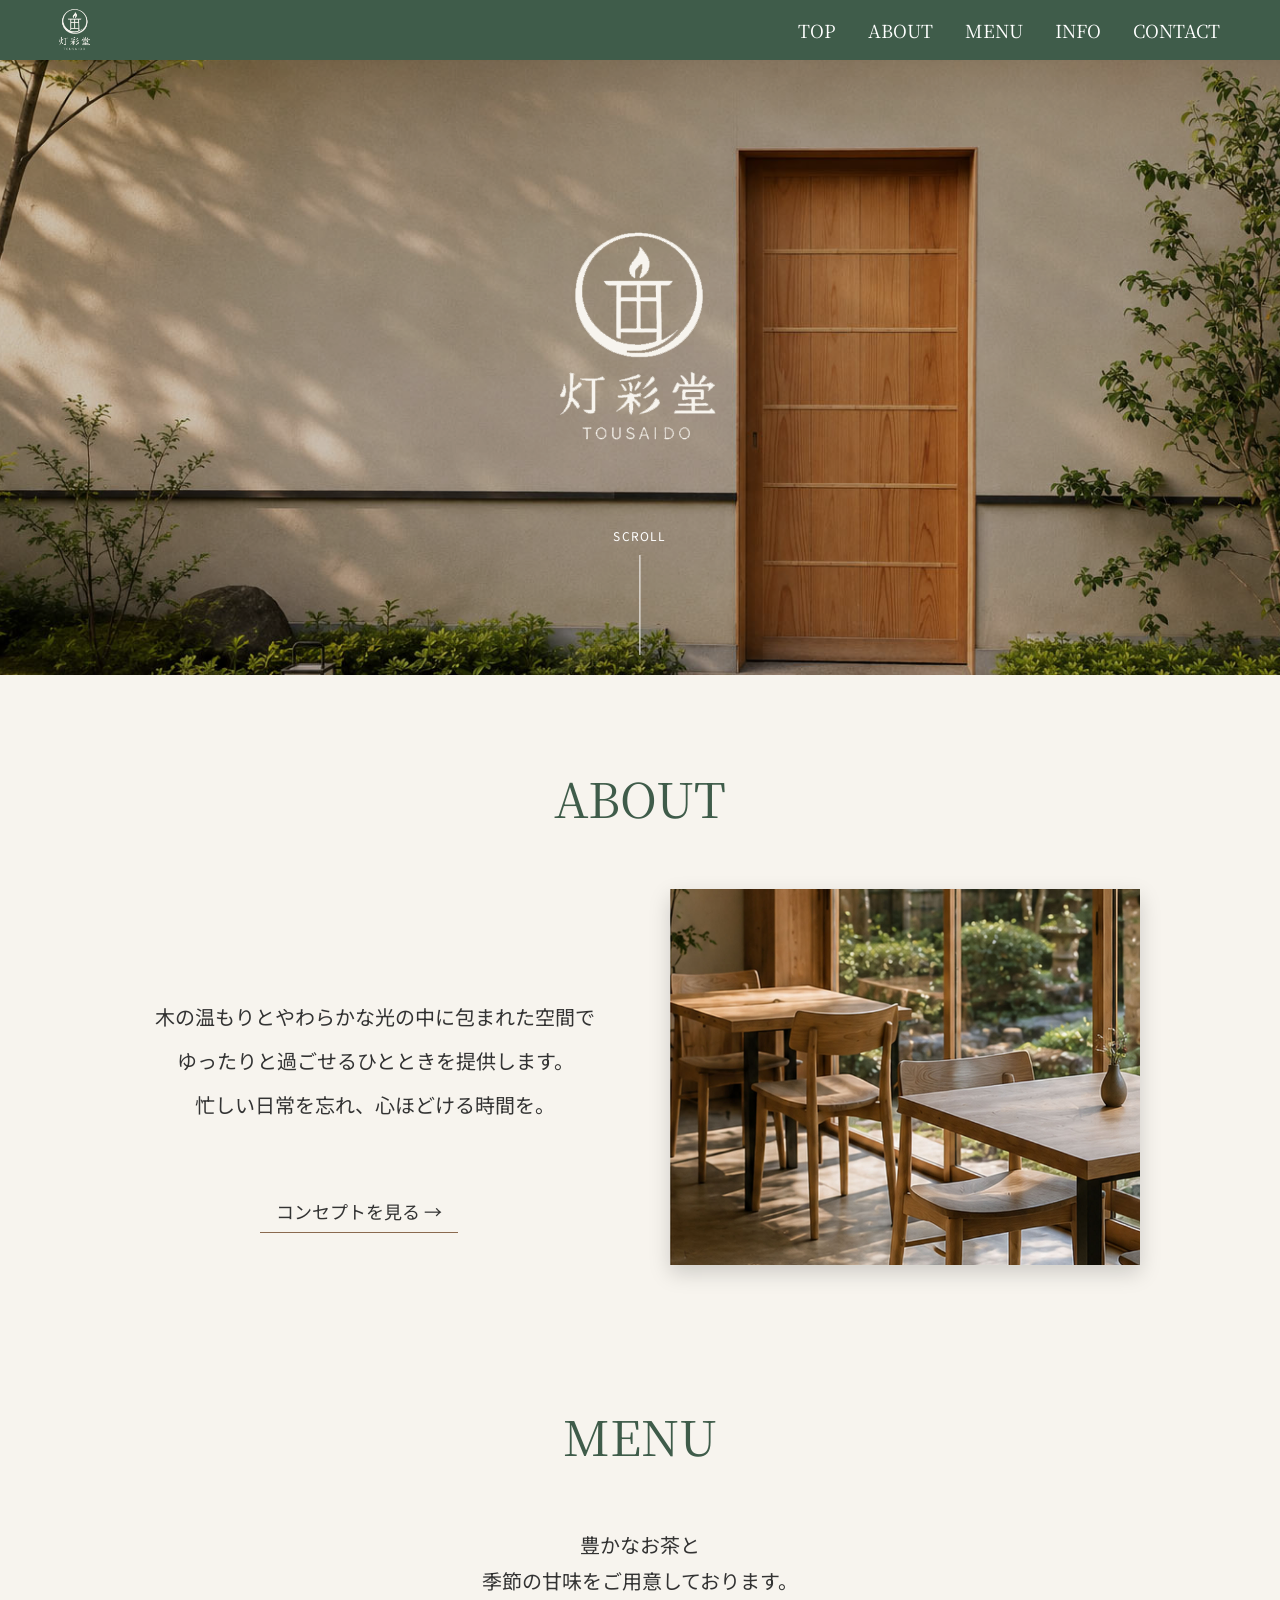
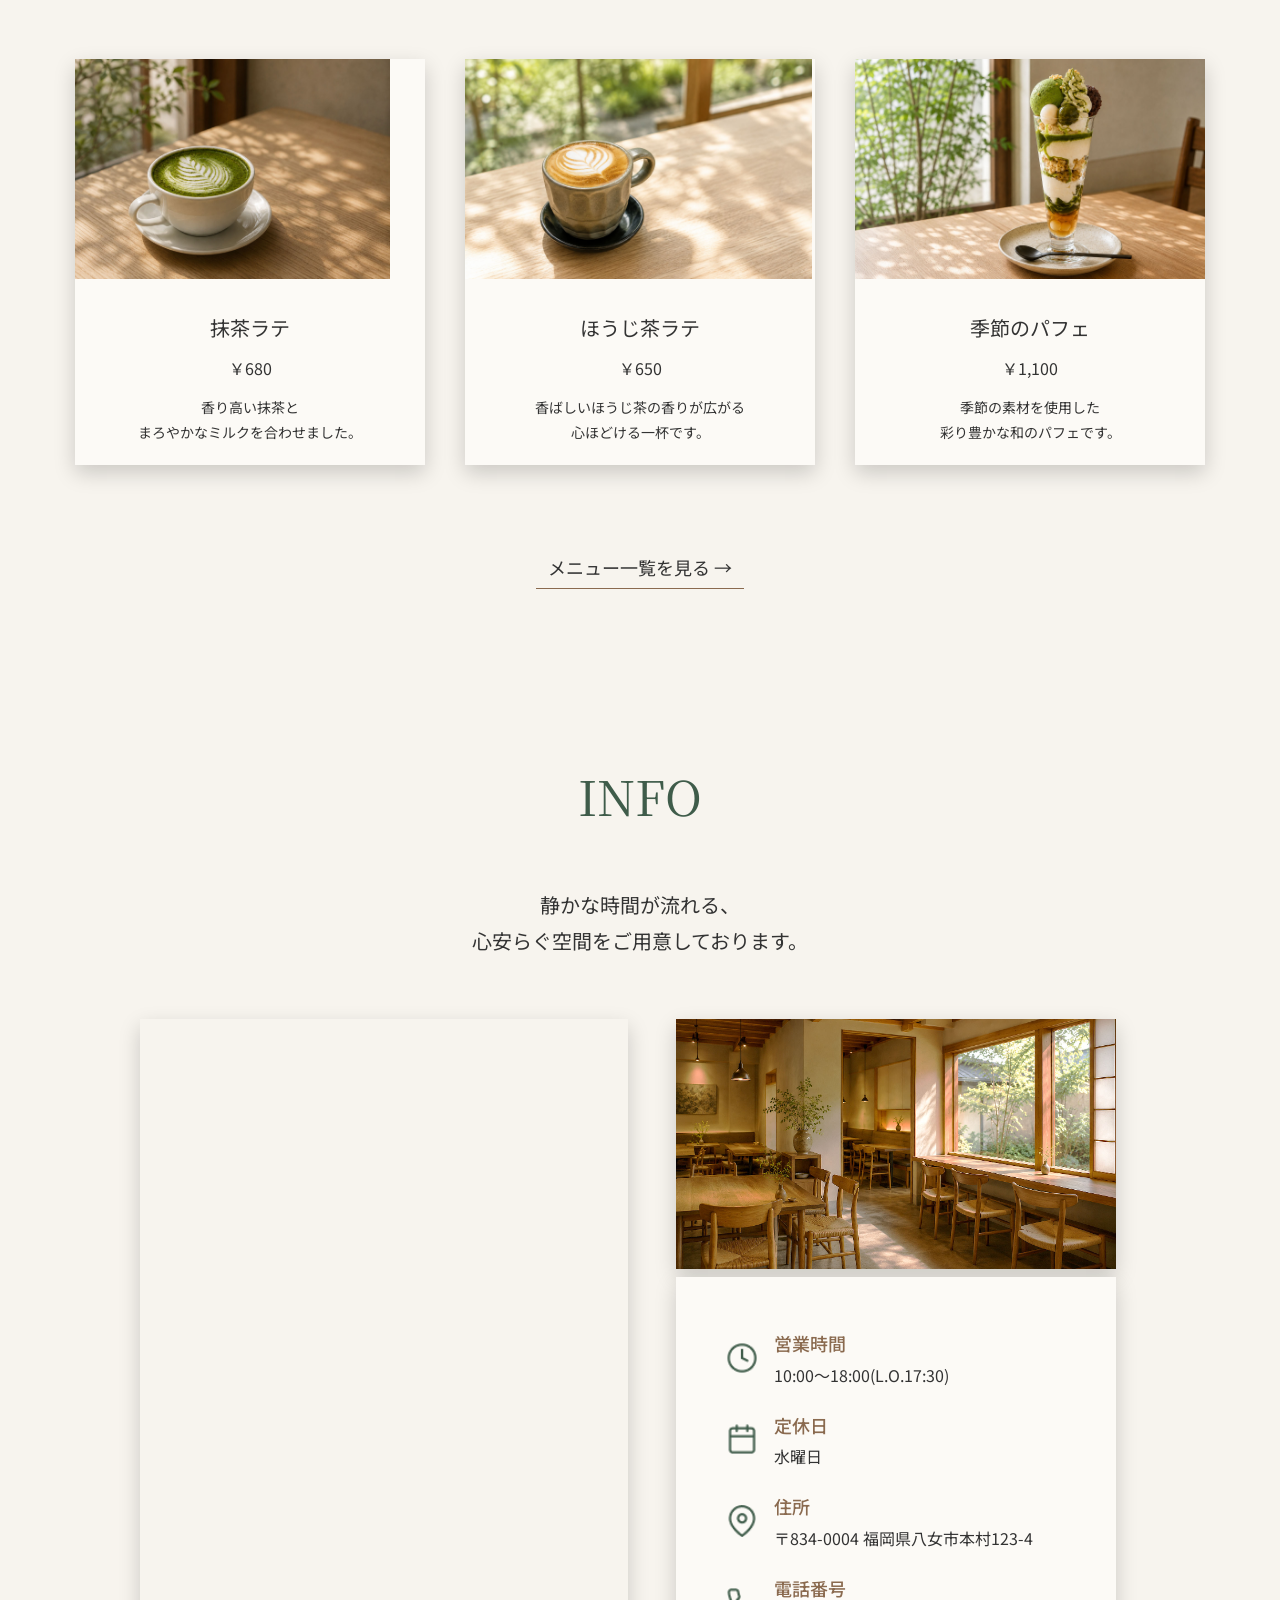
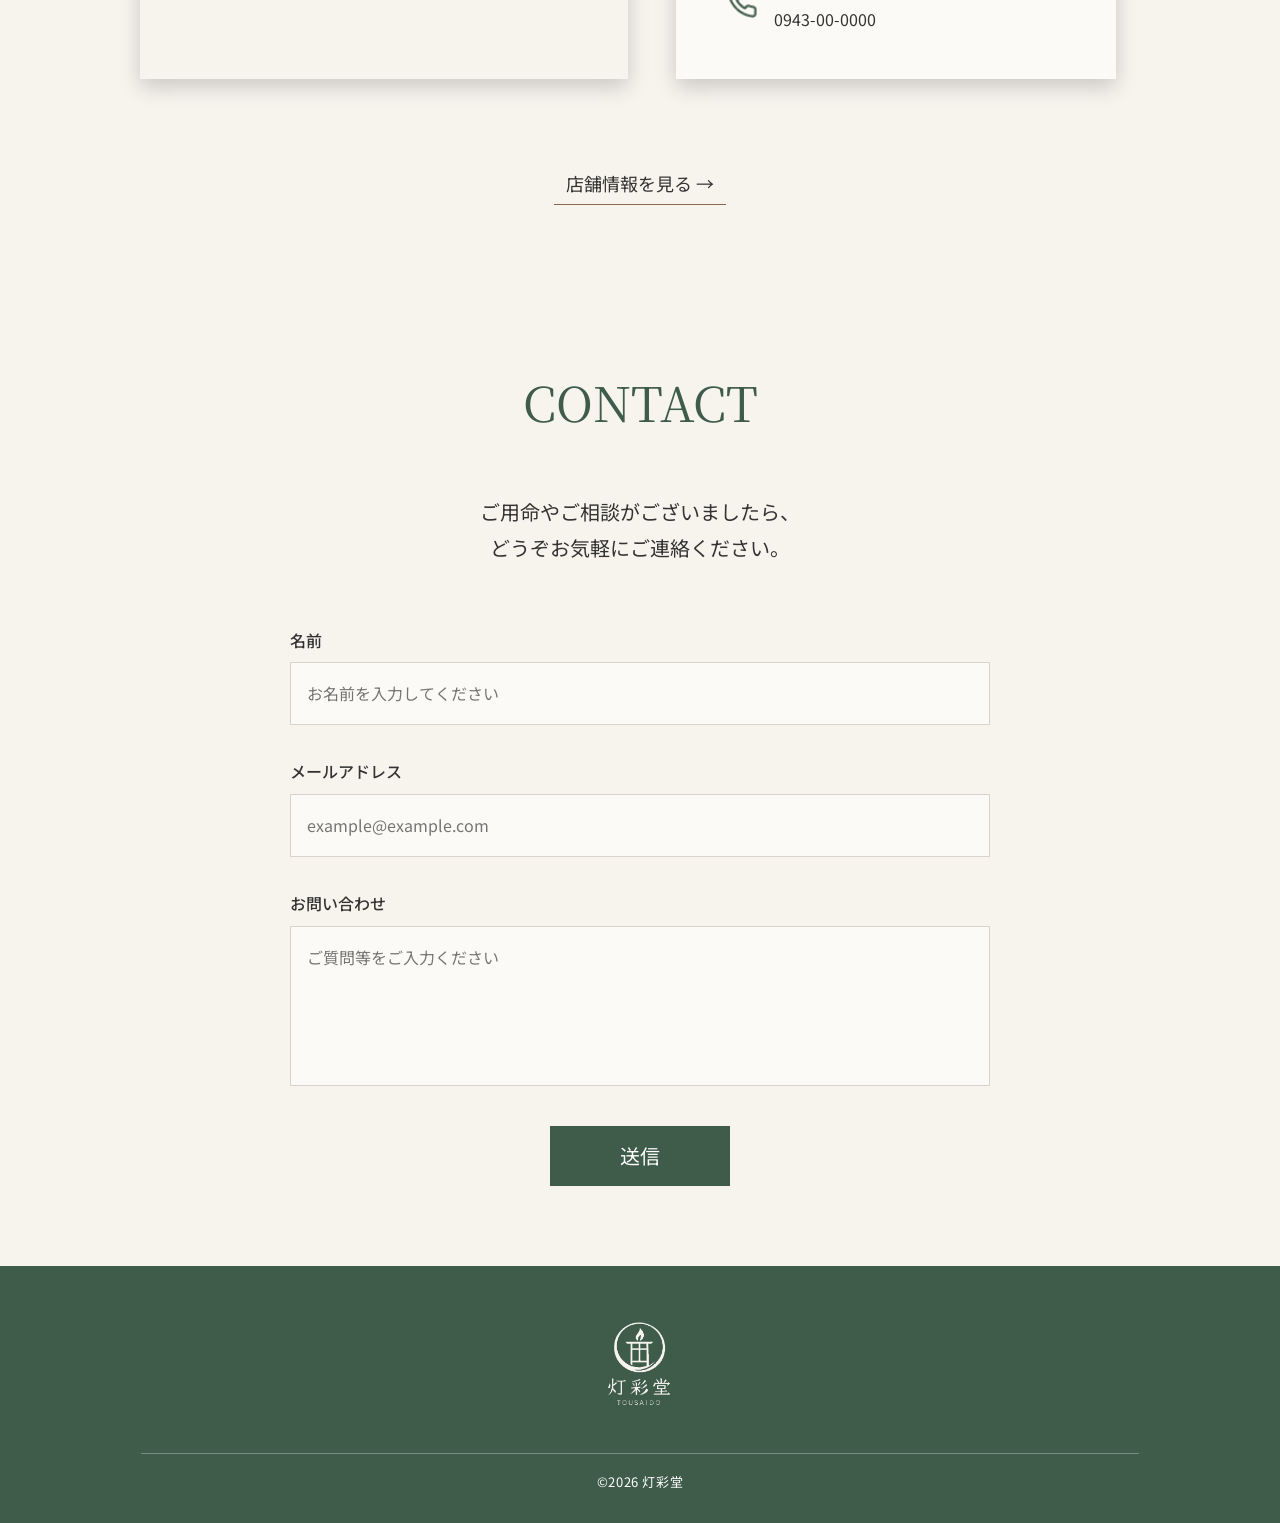
==== index.html @ c16ab64c "first commit" ====
<!DOCTYPE html>
<html lang="ja">
<head>
    <meta charset="UTF-8">
    <meta name="viewport" content="width=device-width, initial-scale=1.0">
    <title>灯彩堂</title>
    <link rel="preconnect" href="https://fonts.googleapis.com">
    <link rel="preconnect" href="https://fonts.gstatic.com" crossorigin>
    <link href="https://fonts.googleapis.com/css2?family=Noto+Sans+JP:wght@300;400;500&family=Noto+Serif+JP:wght@400;500;600&display=swap" rel="stylesheet">
    <link rel="stylesheet" href="css/reset.css">
    <link rel="stylesheet" href="css/style.css">
    <script src="js/script.js" defer></script>
</head>
<body>
    <header class="header-top">
        <h1 class="header-logo">
            <a href="index.html">
                <img src="image/logo/logo-white2.png" alt="灯彩堂">
            </a>
        </h1>
           <button class="hamburger">
                <span></span>
                <span></span>
                <span></span>
           </button>
            <nav class="header-nav">
                <ul>
                    <li class="nav-item"><a href="index.html">TOP</a></li>
                    <li class="nav-item"><a href="">ABOUT</a></li>
                    <li class="nav-item"><a href="">MENU</a></li>
                    <li class="nav-item"><a href="">INFO</a></li>
                    <li class="nav-item"><a href="">CONTACT</a></li>
                </ul>
            </nav>
    </header>
    <main>
        <!-- FVここから↓↓ -->
            <section id="fv">
                <div class="fv-images">
                    <img src="image/top-image.jpg" alt="店外の様子">
                    <img src="image/top-image2.jpg" alt="和菓子とお茶">
                    <img src="image/top-image3.jpg" alt="店内の様子">
                </div>
                <div class="fv-content">
                    <h1>
                        <a href="index.html">
                            <img src="image/logo/logo-white2.png" alt="灯彩堂のロゴ">
                        </a>
                    </h1>
                </div>
                <div class="fv-scroll">SCROLL</div>
            </section>
        <!-- FVここまで↑↑ -->

        <!-- ABOUTここから↓↓ -->    
            <section id="about">
                <div class="container">
                    <div class="section-title">
                        <h2>ABOUT</h2>
                    </div>
                    <div class="top-about-content">
                        <div class="top-about-left">
                            <p class="top-about-text fade-up">
                                 木の温もりとやわらかな光の中に包まれた空間で<br>
                                 ゆったりと過ごせるひとときを提供します。<br>
                                 忙しい日常を忘れ、心ほどける時間を。
                            </p>
                        </div>
                        <div class="top-about-image fade-up">
                            <img src="image/about-image.jpg" alt="窓際席">
                        </div>
                    </div>
                        <div class="top-about-link fade-up">
                            <a href="about.html">コンセプトを見る →</a>
                        </div>
                </div>
            </section>        
        <!-- ABOUTここまで↑↑ -->

        <!-- MENUここから↓↓ -->
            <section id="menu">
                <div class="container">
                    <div class="section-title">
                        <h2>MENU</h2>
                    </div>
                    <p class="menu-text fade-up">
                        豊かなお茶と<br>
                        季節の甘味をご用意しております。
                    </p>

                    <div class="menu-list">
                        <article class="menu-card fade-up delay1">
                            <img class="menu-img matcha" src="image/menu-matcha-latte.jpg" alt="抹茶ラテ">
                            <h3>抹茶ラテ</h3>
                            <p class="menu-price">￥680</p>
                            <p class="menu-description">香り高い抹茶と<br>まろやかなミルクを合わせました。</p>
                        </article>

                        <article class="menu-card fade-up delay2">
                            <img class="menu-img hojicha" src="image/menu-hojicha-latte.jpg" alt="ほうじ茶ラテ">
                            <h3>ほうじ茶ラテ</h3>
                            <p class="menu-price">￥650</p>
                            <p class="menu-description">香ばしいほうじ茶の香りが広がる<br>心ほどける一杯です。</p>
                        </article>
                        
                        <article class="menu-card fade-up delay3">
                            <img  class="menu-img parfait" src="image/menu-seasonal-parfait.jpg" alt="季節のパフェ">
                            <h3>季節のパフェ</h3>
                            <p class="menu-price">￥1,100</p>
                            <p class="menu-description">季節の素材を使用した<br>彩り豊かな和のパフェです。</p>
                        </article>
                    </div>
                    <div class="menu-link fade-up">
                        <a href="menu.html">メニュー一覧を見る →</a>
                    </div>
                </div>
            </section>
        <!-- MENUここまで↑↑ -->

        <!-- INFOここから↓↓ -->
            <section id="info">
                 <div class="container">
                    <div class="section-title">
                        <h2>INFO</h2>
                    </div>
                    <p class="info-text fade-up">
                        静かな時間が流れる、<br>
                        心安らぐ空間をご用意しております。
                    </p>
                    <div class="info-content">
                    <div class="info-map fade-up">
                        <iframe
                            src="https://www.google.com/maps/embed?pb=!1m18!1m12!1m3!1d13352.243129843875!2d130.54007785541995!3d33.2125027!2m3!1f0!2f0!3f0!3m2!1i1024!2i768!4f13.1!3m3!1m2!1s0x3541a92bfa1e0ba5%3A0x25643c8d06e8be0e!2z5YWr5aWz5biC5b255omA!5e0!3m2!1sja!2sjp!4v1781059048634!5m2!1sja!2sjp"
                            style="border:0;"
                            allowfullscreen=""
                            loading="lazy"
                            referrerpolicy="no-referrer-when-downgrade">
                        </iframe>
                    </div>                      
                    <div class="info-right">
                        <div class="info-image fade-up">
                            <img src="image/info-interior-main.jpg" alt="店内の様子">
                        </div>

                        <div class="info-card fade-up">
                            <div class="info-item">
                                <img src="image/Clock.png" alt="営業時間">
                                <div class="info-text-box">
                                    <h3 class="info-title">営業時間</h3>
                                    <p class="info-detail">10:00～18:00(L.O.17:30)</p>
                                </div>
                            </div>
                            <div class="info-item">
                                <img src="image/Calendar.png" alt="定休日">
                                <div class="info-text-box">
                                    <h3 class="info-title">定休日</h3>
                                    <p class="info-detail">水曜日</p>
                                </div>
                            </div>
                            <div class="info-item">
                                <img src="image/Map pin.png" alt="地図">
                                <div class="info-text-box">
                                    <h3 class="info-title">住所</h3>
                                    <p class="info-detail">〒834-0004 福岡県八女市本村123-4</p>
                                </div>
                            </div>
                            <div class="info-item">
                                <img src="image/Phone.png" alt="電話番号">
                                <div class="info-text-box">  
                                    <h3 class="info-title">電話番号</h3>
                                    <p class="info-detail">0943-00-0000</p>
                                </div>
                            </div>
                        </div>
                    </div>
                    </div>

                    <div class="info-link fade-up">
                        <a href="info.html">店舗情報を見る →</a>
                    </div>
                </div>
            </section>
        <!-- INFOここまで↑↑ -->

        <!-- CONTACTここから↓↓ -->
           <section id="contact">
             <div class="container">
                <div class="section-title">
                    <h2>CONTACT</h2>
                </div>
                <p class="contact-text">
                    ご用命やご相談がございましたら、<br>
                    どうぞお気軽にご連絡ください。
                </p>

                <form action="#" method="post">
                    <div class="form-group">
                        <label for="name">名前</label>
                        <input type="text" id="name" name="name" placeholder="お名前を入力してください">
                    </div>

                    <div class="form-group">
                        <label for="email">メールアドレス</label>
                        <input type="email" id="email" name="email" placeholder="example@example.com">
                    </div>

                    <div class="form-group">
                        <label for="message">お問い合わせ</label>
                        <textarea name="message" id="message" placeholder="ご質問等をご入力ください"></textarea>
                    </div>

                    <button type="submit" class="contact-btn">送信</button>
                </form>
             </div>
           </section>
        <!-- CONTACTここまで↑↑ -->
    </main>
        <a href="#fv" class="page-top">
            ↑
            <span>TOP</span>
        </a>
    <footer>
        
        <div class="footer-logo">
            <img src="image/logo/logo-white2.png" alt="灯彩堂のロゴ">
        </div>
        <hr>
        <p class="copyright">&copy;2026 灯彩堂</p>
    </footer>
</body>
</html>
---- css/style.css ----
@charset "UTF-8";
/* ==========================
   共通設定
========================== */
html{
    scroll-behavior: smooth;
}
body{
    font-family: "Noto Sans JP", sans-serif;
    font-size: 16px;
    line-height: 1.8;
    color: #333333;
    background-color: #F7F4EE;
}
img{
    width: 100%;
    display: block;
}
a{
    text-decoration: none;
    color: inherit;
}
li{
    list-style: none;
}
body{
    overflow-x: hidden;
}
/* ==========================
   共通レイアウト
========================== */

section{
    padding: 80px 20px;
}
.container{
    max-width: 1200px;
    margin: 0 auto;
}
/* ==========================
   共通見出し
========================== */
.section-title{
    text-align: center;
    margin-bottom: 48px;
}
.section-title h2{
    font-family: "Noto Serif JP", serif;
    font-size: 32px;
    color: #3F5C4A;
}
/* ==========================
HEADER
========================== */
.header-top{
    position: fixed;
    top: 0;
    left: 0;
    width: 100%;
    height: 60px;
    background-color: #3F5C4A;
    z-index: 1000;
}
.header-logo{
    display: none;
}
.hamburger{
    position: absolute;
    top: 20px;
    right: 20px;
    background: none;
    border: none;
    cursor: pointer; 
    z-index: 1000;
}
.hamburger span{
    display: block;
    width: 28px;
    height: 2px;
    background-color: #ffffff;
    margin-bottom: 8px;
    transition: 0.3s;
}
.hamburger span:last-child{
    margin-bottom: 0;
}
/* ==========================
SP HEADER
========================== */
.header-nav{
    position: fixed;
    top: 0;
    left: 0;
    width: 100%;
    height: 100vh;
    background-color: #3F5C4A;
    transform: translateX(100%);
    transition: transform 0.8s ease-in-out;
    z-index: 999;
}
.header-nav.active{
    transform: translateX(0);
}
.header-nav ul{
    height: 100vh;
    display: flex;
    flex-direction: column;
    justify-content: center;
    text-align: center;
    font-size: 24px;
    padding-top: 40px;
}
.nav-item{
    opacity: 0;
    transform: translateY(20px);
}
.header-nav.active .nav-item{
    opacity: 1;
    transform: translateY(0);
    transition: all 0.8s ease;
}
.header-nav.active .nav-item:nth-child(1){
    transition-delay: 0.1s;
}
.header-nav.active .nav-item:nth-child(2){
    transition-delay: 0.2s;
}
.header-nav.active .nav-item:nth-child(3){
    transition-delay: 0.3s;
}
.header-nav.active .nav-item:nth-child(4){
    transition-delay: 0.4s;
}
.header-nav.active .nav-item:nth-child(5){
    transition-delay: 0.5s;
}
.header-nav li{
    margin-bottom: 24px;
}
.header-nav a{
    color: #ffffff;
    font-family: "Noto Serif JP", serif;
    position: relative;
    transition: opacity 0.3s ease;
}
.header-nav a::after{
    content: "";
    position: absolute;
    left: 0%;
    bottom: -5px;
    width: 100%;
    height: 1px;
    background-color: #ffffff;
    transform: scaleX(0);
    transition: transform 0.5s ease;
}
.header-nav a:hover::after{
    transform: scaleX(1);
    opacity: 0.8;
}
.hamburger.active span:nth-child(1){
    transform: rotate(45deg);
    position: relative;
    top: 10px;
}
.hamburger.active span:nth-child(2){
    opacity: 0;
}
.hamburger.active span:nth-child(3){
    transform: rotate(-45deg);
    position: relative;
    top: -10px;
}
/* ==========================
   FV
========================== */
#fv{
    height: 100vh;
    position: relative;
    padding: 0;
}
#fv::after{
    content: "";
    position: absolute;
    top: 0;
    left: 0;
    width: 100%;
    height: 100%;
    background-color: rgba(0,0,0,0.2);
    z-index: 1;
}
.fv-images{
    height: 100%;
    width: 100%;
    overflow: hidden;
    position: relative;
    z-index: 0;
}
.fv-images img{
    width: 100%;
    height: 100%;
    object-fit: cover;
    object-position: 70% 20%;
    transform: scale(1.15);
    position: absolute;
    top: 0;
    left: 0;
    opacity: 0;
    transition: opacity 2s ease;
}       
.fv-images img.active{
    opacity: 1;
}
.fv-content{
    position: absolute;
    top: 50%;
    left: 50%;
    transform: translate(-50%, -50%);
    z-index: 2;
}

.fv-content h1 img{
    width: 250px;
}
.fv-scroll{
    position: absolute;
    bottom: 25px;
    left: 50%;
    transform: translateX(-50%);
    font-size: 12px;
    color: #ffffff;
    letter-spacing: 0.1em;
    z-index: 2;
}
.fv-scroll::after{
    content: "";
    display: block;
    width: 1px;
    height: 80px;
    background-color: #ffffff;
    margin: 8px auto 0;
    animation: scrollLine 3s ease-in-out infinite;
}
/* ==========================
   ABOUT
========================== */
#about{
    text-align: center;
}
.top-about-text{
    font-size: 14px;
    max-width: 320px;
    margin: 0 auto 32px;
}
.top-about-image{
    width: 90%;
    margin: 0 auto 24px;
}
.top-about-image img{
    box-shadow: 0 8px 20px rgba(0,0,0,0.17);
}
.top-about-link a{
    display: inline-block;
    border-bottom: 1px solid #8A6A4F;
    padding-bottom: 5px;
    padding: 0 12px 4px;
}
.top-about-link{
    margin-top: 32px;
    text-align: center;
 
}
/* ==========================
   MENU
========================== */
#menu{
    text-align: center;
}
.menu-text{
    margin-bottom: 40px;
    font-size: 14px;
}
.menu-card{
    background-color: #FCFAF6;
    box-shadow: 0 8px 20px rgba(0,0,0,0.18);
    margin-bottom: 24px;
    padding-bottom: 20px;
    overflow: hidden;
}
.menu-card img{
    margin-bottom: 16px;
}
.menu-card h3{
    font-size: 18px;
    margin-bottom: 8px;
}
.menu-description{
    font-size: 13px;
    padding: 0 16px;
}
.menu-price{
    font-size: 16px;
}
.menu-link{
    text-align: center;
    margin-top: 32px;
    padding: 0 12px 4px;
}
.menu-link a{
    display: inline-block;
    padding-bottom: 4px;
    border-bottom: 1px solid #8A6A4F;
    font-size: 14px;
}
.matcha{
    width: 130%;
    transform: translateX(-30px);
}
.hojicha{
    width: 140%;
    transform: translateX(-3px);
}
.parfait{
    width: 100%;
}
/* ==========================
   INFO
========================== */

#info{
    text-align: center;
}
.info-text{
    margin-bottom: 40px;
    font-size: 14px;
}
.info-image,
.info-map{
    width: 90%;
    margin: 0 auto 30px;
    height: 300px;
} 
.info-map iframe{
    width: 100%;
    height: 100%;
    display: block;
    box-shadow: 0 8px 20px rgba(0,0,0,0.18);
}
.info-image img,
.info-map img{
    box-shadow: 0 8px 20px rgba(0,0,0,0.18);
}
.info-image img{
    height: 100%;
    object-fit: cover;
}
.info-right{
    margin-bottom: 24px;
}
.info-card{
    width: 90%;
    margin: 0 auto 32px;
    background-color: #FCFAF6;
    box-shadow: 0 8px 20px rgba(0,0,0,0.18);
    padding: 36px;
}
.info-item{
    display: flex;
    gap: 16px;
    text-align: left;
    margin-bottom: 24px;
    align-items: center;
}
.info-item:last-child{
    margin-bottom: 0;
}
.info-item img{
    width: 25px;
    height: 25px;
    flex-shrink: 0;
    margin-top: 4px;
}
.info-link{
    text-align: center;
    margin-top: 32px;
}
.info-link a{
    display: inline-block;
    font-size: 14px;
    padding: 0 12px 4px;
    border-bottom: 1px solid #8A6A4F;
}
/* ==========================
   CONTACT
========================== */
#contact{
    text-align: center;
}
.contact-text{
    font-size: 14px;
    margin-bottom: 40px;
}
form{
    width: 90%;
    margin: 0 auto;
}
.form-group{
    margin-bottom: 24px;
    text-align: left;
}
.form-group label{
    display: block;
    margin-bottom: 8px;
    font-size: 14px;
    font-weight: 500;
}
.form-group input,
.form-group textarea{
    width: 100%;
    padding: 14px;
    border: 1px solid #D8D2C8;
    background-color: #FCFAF6;
    font-size: 14px;
}
.form-group textarea{
    height: 160px;
    resize: none;
}
.contact-btn{
    width: 140px;
    padding: 14px 0;
    border: none;
    background-color: #3F5C4A;
    color: #ffffff;
    cursor: pointer;
    font-size: 14px;
}
.form-group:last-of-type{
    margin-bottom: 40px;
}
/* ==========================
  FOOTER
========================== */
footer{
    background-color: #3F5C4A;
    text-align: center;
    padding: 24px 16px;
}
.footer-logo{
    margin-bottom: 20px;
}
.footer-logo img{
    width: 100px;
    margin: 0 auto;
}
footer hr{
    border: none;
    border-top: 1px solid rgba(255,255,255,0.3);
    width: 80%;
    margin: 0 auto 16px;
}
.copyright{
    color: #ffffff;
    font-size: 12px;
    margin-top: 12px;
}
/* ==========================
   PAGE TOP
========================== */
.page-top{
    position: fixed;
    right: 20px;
    bottom: 20px;
    width: 50px;
    height: 50px;
    background-color: #3F5C4A;
    color: #ffffff;
    border: 1px solid #F7F4EE;
    border-radius: 50%;
    display: flex;
    flex-direction: column;
    justify-content: center;
    align-items: center;
    gap: 0;
    font-size: 13px;
    opacity: 0;
    visibility: hidden;
}
.page-top:hover{
    opacity: 0.8;
}
.page-top span{
    line-height: 1;
    margin-bottom: 10px ;
}
.page-top.show{
    opacity: 1;
    visibility: visible;
}
/* ==========================
   Animation
========================== */

/* ==========================
Fade Up    
========================== */
/* スクロールしたらふわっと出る */
.fade-up{
    opacity: 0;
    visibility: hidden;
    transform: translateY(120px);
    transition:
    opacity 0.8s ease,
    transform 1.2s ease;
}
.fade-up.show{
    opacity: 1;
    visibility: visible;
    transform: translateY(0);
}
/* ==========================
Delay   
========================== */
/* 出るタイミングをずらす */
.delay1{
    transition-delay: 0s;
}
.delay2{
    transition-delay: 0.4s;
}
.delay3{
    transition-delay: 0.8s;
}
/* ==========================
Scroll Animation   
========================== */
/* FVのSCROLL線が伸び縮みする */

@keyframes scrollLine{
    0%{
        transform: scaleY(0);
        transform-origin: top;
    }
    50%{
        transform: scaleY(1);
        transform-origin: top;
    }
    51%{
        transform-origin: bottom;
    }
    100%{
        transform: scaleY(0);
        transform-origin: bottom;
    }
}

/* ==========================
   PC
========================== */

@media screen and (min-width: 768px){
/* ==========================
   PC HEADER
========================== */
    .header-nav li{
        margin-bottom: 0;
    }
    .header-top{
        display: flex;
        justify-content: space-between;
        align-items: center;
        padding: 0 60px 0 40px;
    }
    .header-logo{
        display: block;
        flex-shrink: 0;
    }
    .header-logo img{
        width: 70px;
    }
    .section-title h2{
        font-size: 48px;
    }
    .hamburger{
        display: none;
    }
    .header-nav{
        position: static;
        width: auto;
        height: auto;
        transform: translateX(0);
        background: transparent;
    }
    .header-nav ul{
        height: auto;
        display: flex;
        flex-direction: row;
        align-items: center;
        gap: 32px;
        padding-top: 0;
        font-size: 18px;
    }
    .nav-item{
        opacity: 1;
        transform: none;
    }
/* ==========================
   PC FV
========================== */
    .fv-content h1 img{
        width: 350px;
    }
    .fv-scroll{
        bottom: 20px;
    }
    .fv-scroll::after{
        height: 100px;
    }
    .fv-images img{
        object-position: center;
    }
/* ==========================
   PC ABOUT
========================== */
.top-about-content{
    display: flex;
    align-items: center;
    justify-content: center;
    gap: 60px;
}
.top-about-left{
    width: 50%;
    padding-left: 0;
    display: flex;
    flex-direction: column;
    align-items: center;
}
.top-about-image{
    width: 50%;
    margin: 0 auto;
}
.top-about-text{
    font-size: 20px;
    line-height: 2.2;
    text-align: center;
     max-width: none;
    width: 100%;
}
.top-about-link{
    width: fit-content;
    margin-top: -70px;
    margin-left: 120px;
}
.top-about-link a{
    display: inline-block;
    font-size: 18px;
    padding: 0 16px 4px;
    border-bottom: 1px solid #8A6A4F;
}
/* ==========================
   PC MENU
========================== */
    .menu-text{
        font-size: 20px;
        margin-bottom: 60px;
    }
    .menu-link a{
        text-align: center;
        margin-top: 30px;
        font-size: 18px;
        padding: 0 12px 4px;
    }
    .menu-list{
        display: flex;
        justify-content: center;
        gap: 40px;
        margin-top: 48px;
    }
    .menu-card{
        width: 350px;
        overflow: hidden;
    }
    .menu-img{
        width: 100%;
        height: 200px;
        object-fit: cover;
    }
    .menu-card h3{
        font-size: 24px;
        padding-top: 15px;
    }
    .menu-price{
        font-size: 20px;
    }
    .menu-description{
        font-size: 17px;
        line-height: 1.5;
        margin-top: 12px;
    }
    .matcha{
        width: 135%;
        height: 240px;
        object-fit: cover;
        transform: translateX(-35px);
        object-position: center bottom;
    }
    .hojicha{
        width: 140%;
        height: 240px;
        object-fit: cover;
        transform: translateX(-3px);
        object-position: center 80%;
    }
    .parfait{
        width: 100%;
        height: 240px;
        object-fit: cover;
        object-position: center 80%;
    }
/* ==========================
   PC INFO
========================== */
    .info-content{
        display: flex;
        gap: 24px;
        max-width: 1000px;
        margin: 0 auto;
    }
    .info-map{
        width: 50%;
        height: 660px;
    }
    .info-map img{
        height: 100%;
        object-fit: cover;
    }
    .info-map iframe{
        height: 100%;
    }
    .info-right{
        width: 50%;
        display: flex;
        flex-direction: column;
    }
    .info-image{
        margin-bottom: 8px;
        height: auto;
    }
    .info-image img{
        height: 250px;
        object-fit: cover;
        display: block;
        width: 100%;
    }
    .info-card{
        flex: 1;
        padding: 50px;
    }
    .info-title{
        font-size: 18px;
        color: #8A6A4F;
        margin-bottom: 6px;
        font-weight: 500;
    }
    .info-detail{
        font-size: 16px;
        line-height: 1.2;
    }
    .info-item img{
        width: 32px;
        height: 32px;
    }
    .info-text{
        margin-bottom: 60px;
        font-size: 20px;
    }
    .info-link a{
        text-align: center;
        font-size: 18px;
        padding: 0 12px 4px;
        margin-bottom: -30px;
    }
/* ==========================
   PC CONTACT
========================== */
    form{
        max-width: 700px;
        margin: 0 auto;
    }
    .contact-text{
        font-size: 20px;
        margin-bottom: 60px;
    }
    .form-group label{
        font-size: 16px;
    }
    .form-group input,
    .form-group textarea{
        padding: 16px;
        font-size: 16px;
    }
    .contact-btn{
        width: 180px;
        padding: 12px 0;
        font-size: 20px;
    }
    .form-group{
        margin-bottom: 32px;
    }
/* ==========================
   PC FOOTER
========================== */

    footer{
        padding: 30px 16px;
    }
    .footer-logo img{
        width: 140px;
        margin: 0 auto;
    }
    footer hr{
        width: 80%;
    }
    .copyright{
        font-size: 13px;
        letter-spacing: 0.05em;
    }
/* ==========================
   PC PAGE TOP
========================== */

    .page-top{
        width: 70px;
        height: 70px;
        font-size: 18px;
    }

    .page-top span{
        font-size: 14px;
    }
}

/* ==========================
   ABOUT PAGE
========================== */
#fv{
    height: 75vh;
}
.fv-content img{
    width: 180px;
}
/* ==========================
   ABOUT
========================== */
.about-text{
    text-align: center;
}
.about-image{
    margin-top: 32px;
}
/* ==========================
   CONCEPT
========================== */
.concept-text{
    text-align: center;
}
.concept-list{
    margin-top: 40px;
}
.concept-card{
    margin-bottom: 40px;
}
.concept-image{
    margin-top: 0px;
}
.concept-card{
    display: flex;
    gap: 16px;
    align-items: center;
    margin-bottom: 40px;
}
.concept-card{
    display: flex;
    align-items: center;
    gap: 16px;
    margin-bottom: 40px;
}   
.concept-content{
    width: 60%;
}
.concept-image{
    width: 180px;
}
.concept-image img{
    width: 100%;
    height: 120px;
    display: block;
    box-shadow: 0 4px 12px rgba(0,0,0,.08);
    object-fit: cover;
}
.concept-description{
    font-size: 12px;
    line-height: 1.8;
}
.number{
    font-size: 20px;
    color: #8A6A4F;
}
.concept-name{
    font-size: 18px;
}
.concept-description{
    font-size: 11px;
    line-height: 1.8;
}
/* ==========================
   MESSAGE
========================== */
.message-image{
    max-width: 500px;
    margin: 0 auto 32px;
}
.message-image img{
    width: 100%;
    display: block;
    box-shadow: 0 4px 24px rgba(0,0,0,.08);
}
.message-text{
    font-size: 14px;
    line-height: 1.8;
    padding-top: 20px;
}
.message-content{
    text-align: center;
}
.owner-profile{
    margin-bottom: 24px;
}
.owner-label{
    font-size: 14px;
    color: #8A6A4F;
    margin-bottom: 4px;
}
.owner-name{
    font-family: "Noto Serif JP", serif;
    font-size: 24px;
    color: #3F5C4A;
    font-weight: 400;
}
.owner-description{
    font-size: 14px;
    line-height: 2;
    margin-top: 24px;
}
/* ==========================
   CTA
========================== */
#cta{
    text-align: center;
    background-color: #FCFAF6;
    padding: 28px 15px;
}
.cta-content{
    max-width: 500px;
    margin: 0 auto;
}
.cta-content h2{
    font-family: "Noto Serif JP", serif;
    font-size: 20px;
    margin-bottom: 24px;
    color: #3F5C4A;
}
.cta-btn{
    display: inline-block;
    background-color: #3F5C4A;
    color: #ffffff;
    padding: 14px 40px;
    transition: .3s;
}
.cta-btn:hover{
    opacity: .8;
}
/* ==========================
   ABOUT PAGE PC
========================== */
@media screen and (min-width: 768px){

.header-top{
    padding: 0 60px 0 40px;
}
.header-nav ul{
    font-size: 18px;
}

#about .container{
    max-width: 1000px;
}
.about-inner{
    display: flex;
    align-items: center;
    justify-content: center;
    gap: 40px;
}
.about-text{
    width: 45%;
    margin: 0;
    font-size: 20px;
    line-height: 2;
    text-align: center;
}
.about-image{
    width: 45%;
    margin: 0;
}
.about-image img{
    width: 100%;
    height: 320px;
    object-fit: cover;
    box-shadow: 0 8px 20px rgba(0,0,0,.17);
}

/* ==========================
   PC CONCEPT
========================== */

#concept .container{
    max-width: 1200px;
}
.concept-text{
    font-size: 18px;
    margin-bottom: 60px;
}
.concept-list{
    display: flex;
    justify-content: center;
    gap: 55px;
    margin-top: 0;
}
.concept-card{
    width: 320px;
    background-color: #FCFAF6;
    box-shadow: 0 8px 20px rgba(0,0,0,.08);
    padding-bottom: 20px;
    margin-bottom: 0;
    display: block;
}
.concept-image{
    width: 100%;
    margin-bottom: 24px;
}
.concept-image img{
    width: 100%;
    height: 220px;
    object-fit: cover;
    display: block;
}
.concept-content{
    width: 100%;
    padding: 0 24px 24px 24px;
    text-align: center;
}
.number{
    font-size: 28px;
    margin-bottom: 8px;
    margin: 0;
}
.concept-name{
    font-size: 22px;
    margin-bottom: 16px;
    margin: 0;
}
.concept-description{
    font-size: 14px;
    line-height: 2;
    text-align: center;
}
.pc-br{
    display: inline;
}
.concept-heading{
    display: flex;
    justify-content: center;
    align-items: center;
    gap: 12px;
    margin-bottom: 16px;
}
/* ==========================
   PC MESSAGE
========================== */
.message-wrapper{
    display: flex;
    align-items: center;
    justify-content: center;
    gap: 60px;
    padding-top: 40px;
}
.message-image{
    width: 460px;
    margin: 0;
}
.message-image img{
    width: 100%;
    height: 367px;
    object-fit: cover;
}
.message-content{
    width: 380px;
    text-align: left;
}
.owner-profile{
    margin-bottom: 32px;
}
.owner-label{
    font-size: 18px;
    color: #8A6A4F;
    letter-spacing: .1em;
}
.owner-name{
    font-family: "Noto Serif JP", serif;
    font-size: 36px;
    font-weight: 400;
    color: #3F5C4A;
    margin: 0;
}
.owner-description{
    font-size: 15px;
    line-height: 1.8;
    color: #555555;
}
/* ==========================
   PC CTA
========================== */
#cta{
    text-align: center;
    padding: 40px 20px;
    background-color: #FCFAF6;
}
.cta-content{
    max-width: 600px;
    margin: 0 auto;
}
.cta-content h2{
    font-family: "Noto Serif JP", serif;
    font-size: 28px;
    font-weight: 400;
    color: #3F5C4A;
    margin-bottom: 32px;
}
.cta-btn{
    display: inline-block;
    background-color: #3F5C4A;
    color: #ffffff;
    padding: 18px 60px;
    font-size: 20px;
    transition: .3s;
}
.cta-btn:hover{
    opacity: .8;
}
}
/* ==========================
   MENU PAGE FV
========================== */
#fv{
    height: 75vh;
}
.fv-images img{
    width: 100%;
    height: 100%;
    object-fit: cover;
}
.fv-content img{
    width: 180px;
}
/* ==========================
   DRINK / SWEETS 共通
========================== */
#drink,
#sweets{
    text-align: center;
}
#drink .menu-list,
#sweets .menu-list{
    margin-top: 40px;
    display: block;
}
.menu-card{
    background-color: #FCFAF6;
    box-shadow: 0 8px 20px rgba(0,0,0,0.18);
    margin-bottom: 24px;
    overflow: hidden;
    padding-bottom: 20px;
}
.menu-card img{
    width: 100%;
    height: 220px;
    object-fit: cover;
    margin-bottom: 16px;
}
.menu-card h3{
    font-size: 20px;
    margin-bottom: 8px;
}
.menu-price{
    font-size: 16px;
    margin-bottom: 12px;
}
.menu-description{
    font-size: 14px;
    line-height: 1.8;
    padding: 0 20px;
}
.hojicha-latte{
    object-fit: cover;
    object-position: center center;
    transform: scale(1.2);
}
/* ==========================
   SWEETS
========================== */
#sweets{
    padding-top: 0;
}
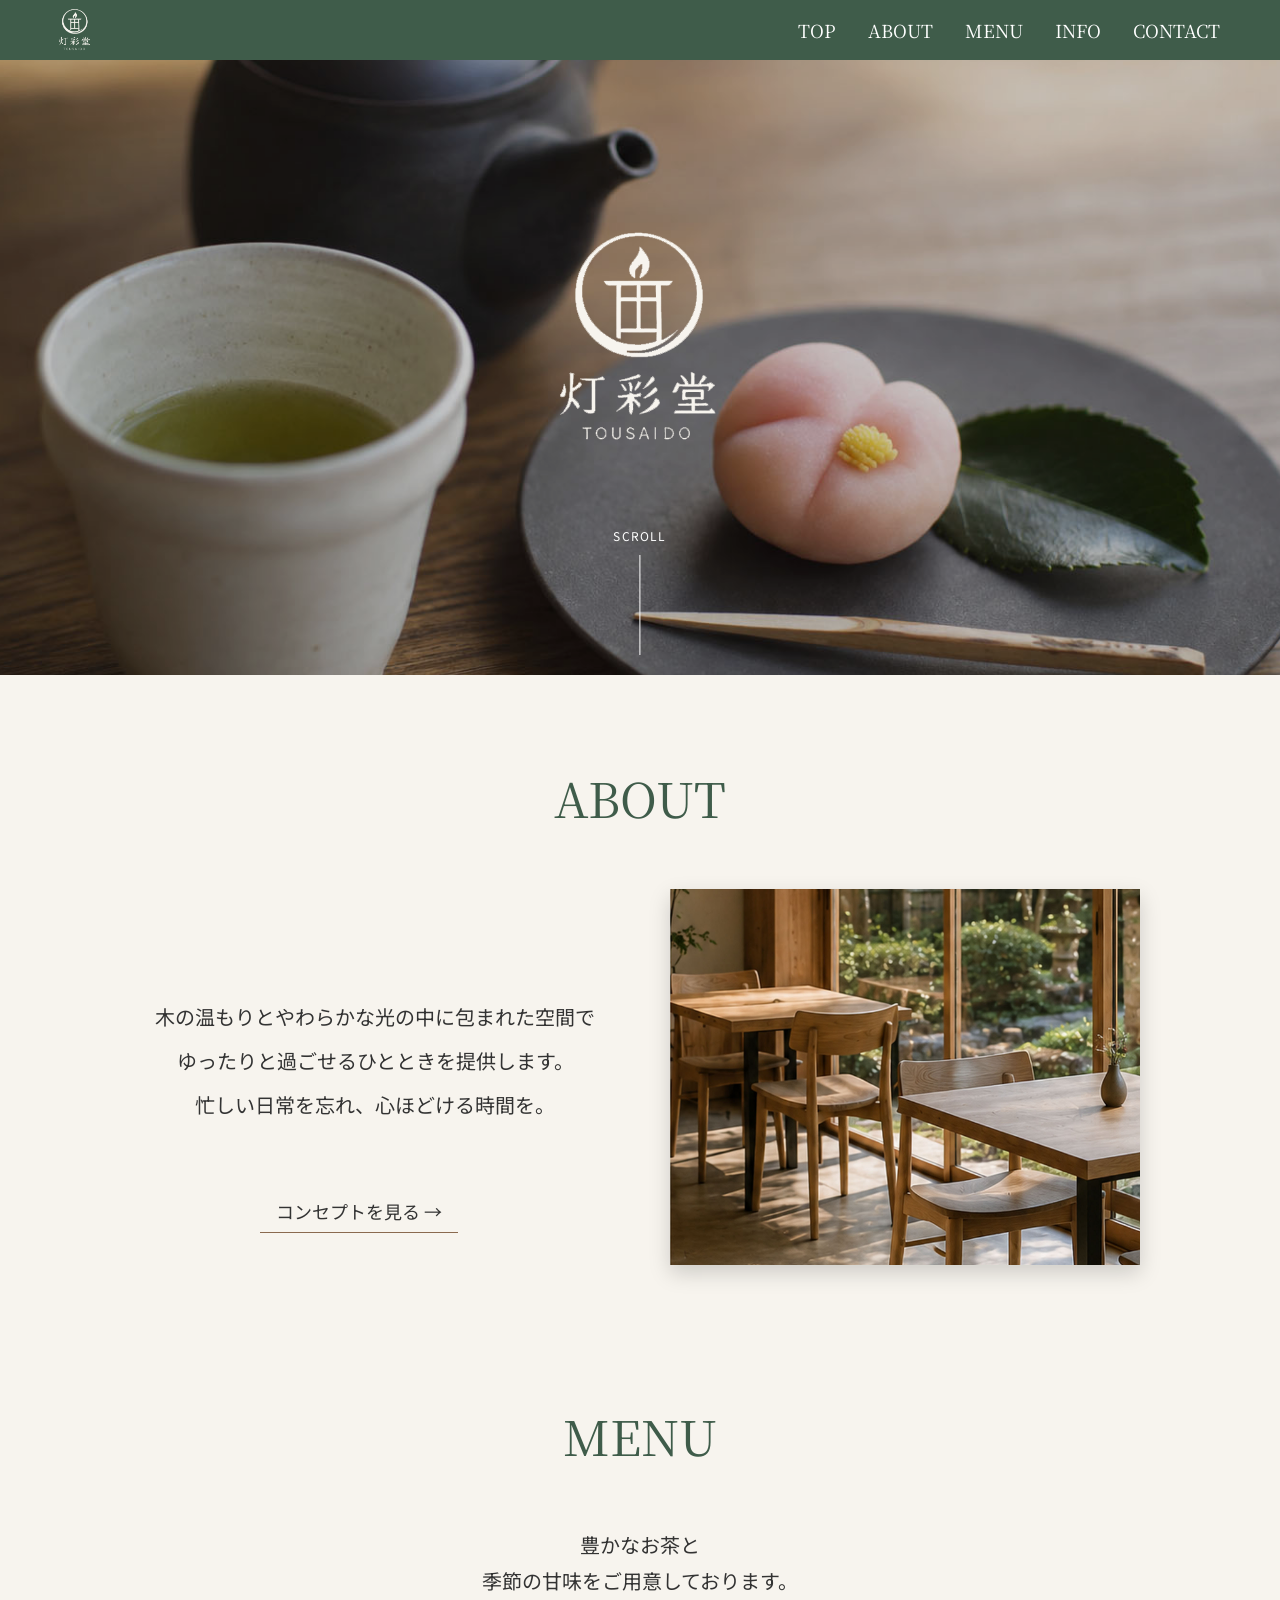
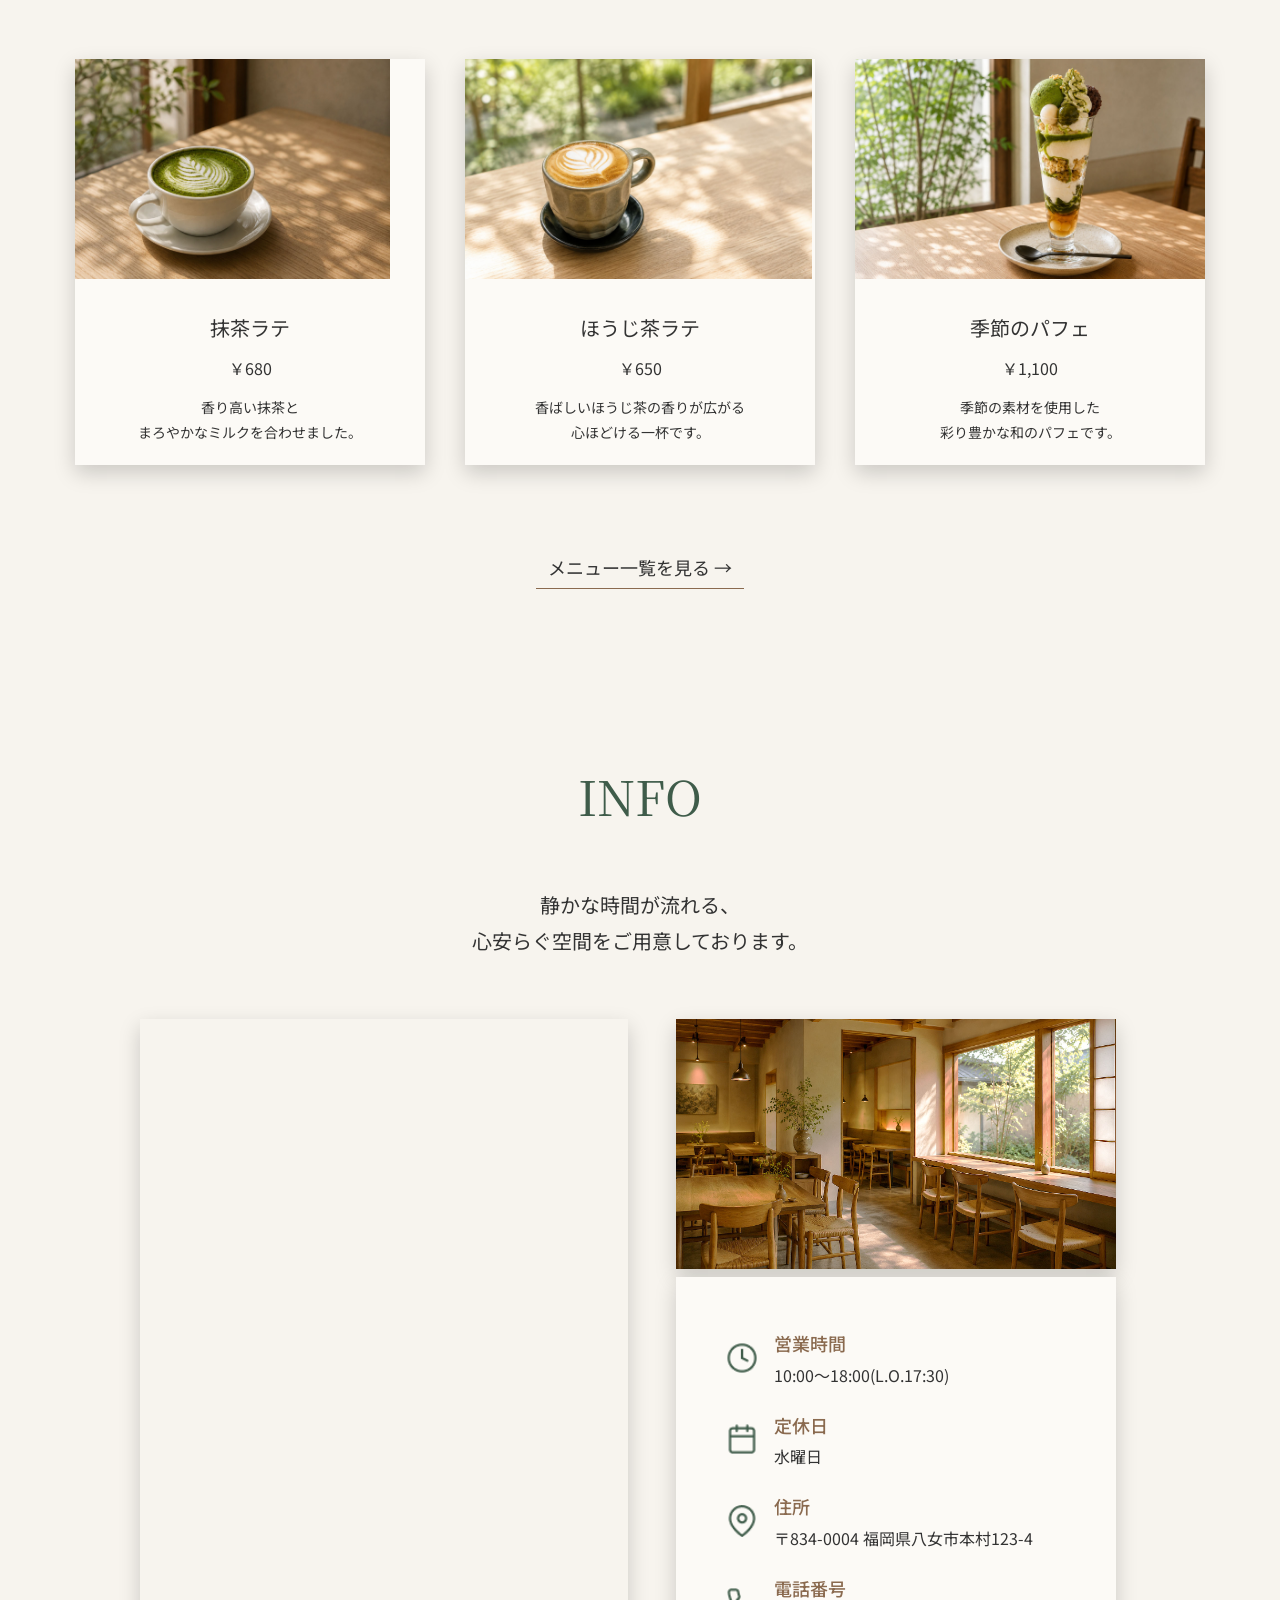
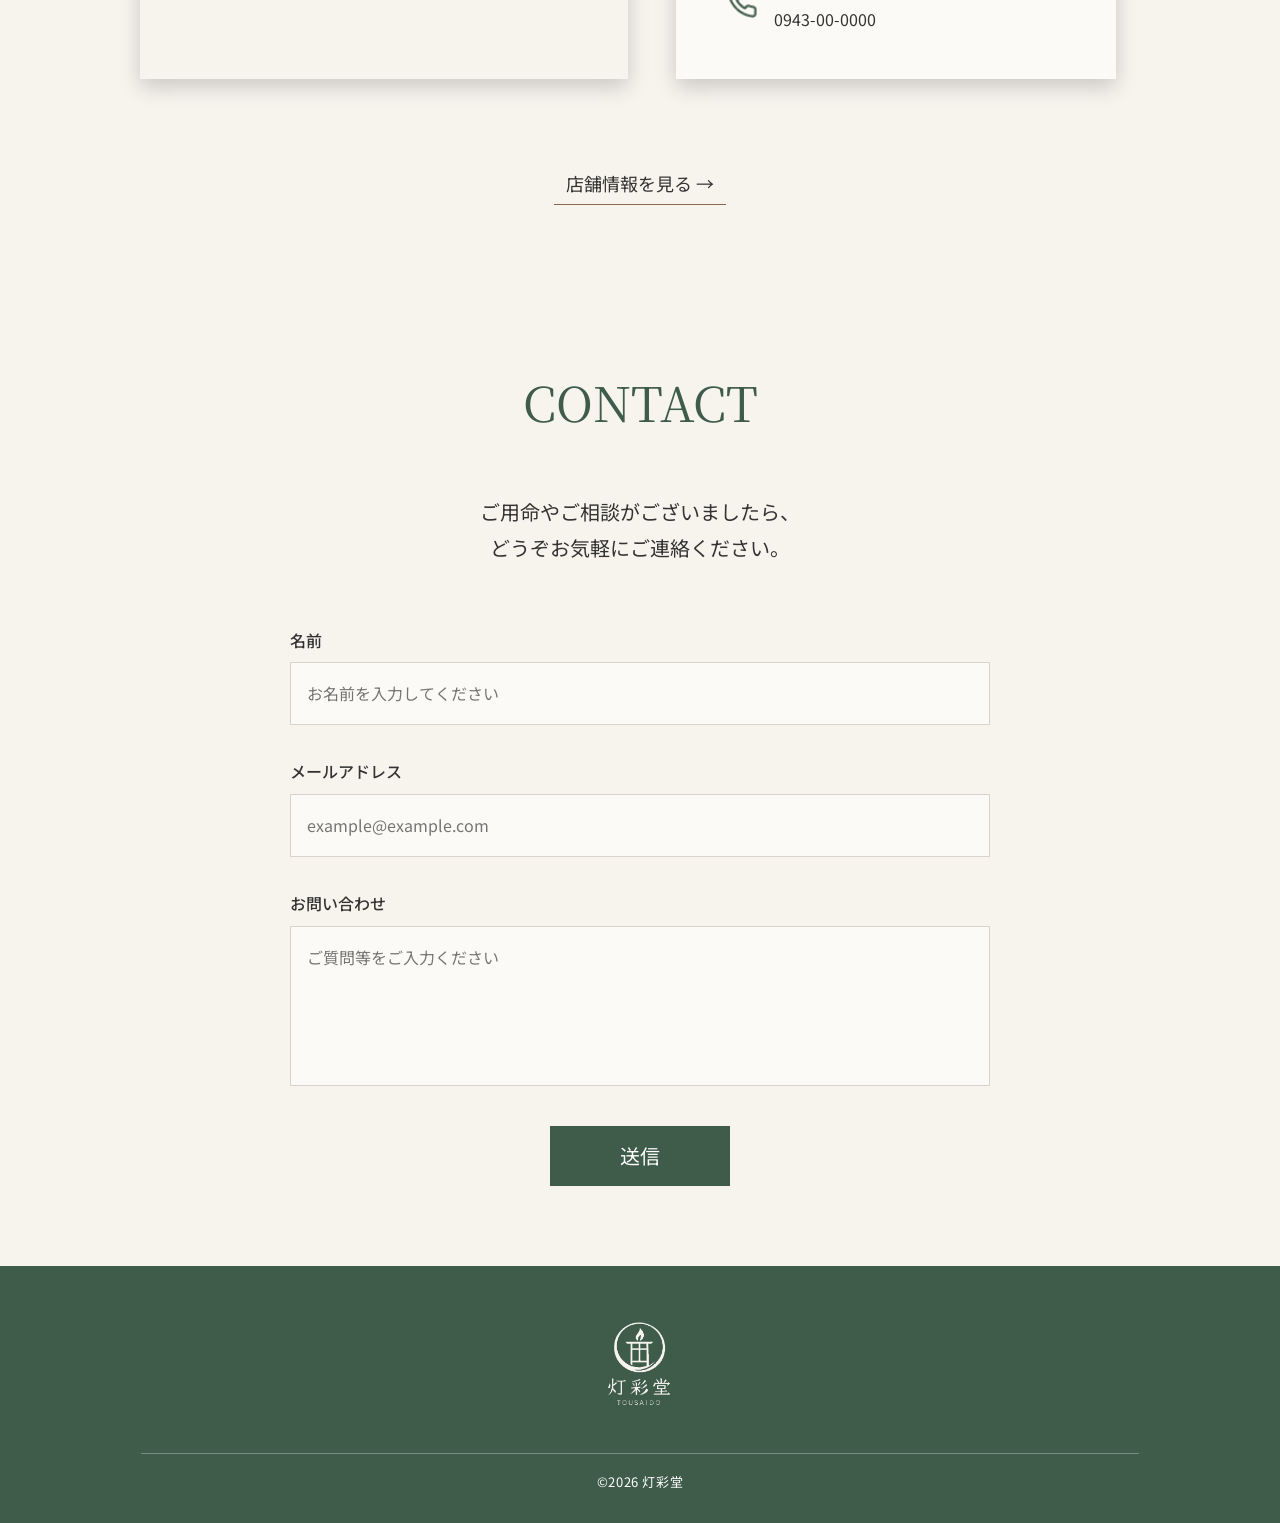
==== commit 0343d817: "aboutpageの追加" ====
--- a/index.html
+++ b/index.html
@@ -26,7 +26,7 @@
             <nav class="header-nav">
                 <ul>
                     <li class="nav-item"><a href="index.html">TOP</a></li>
-                    <li class="nav-item"><a href="">ABOUT</a></li>
+                    <li class="nav-item"><a href="about.html">ABOUT</a></li>
                     <li class="nav-item"><a href="">MENU</a></li>
                     <li class="nav-item"><a href="">INFO</a></li>
                     <li class="nav-item"><a href="">CONTACT</a></li>
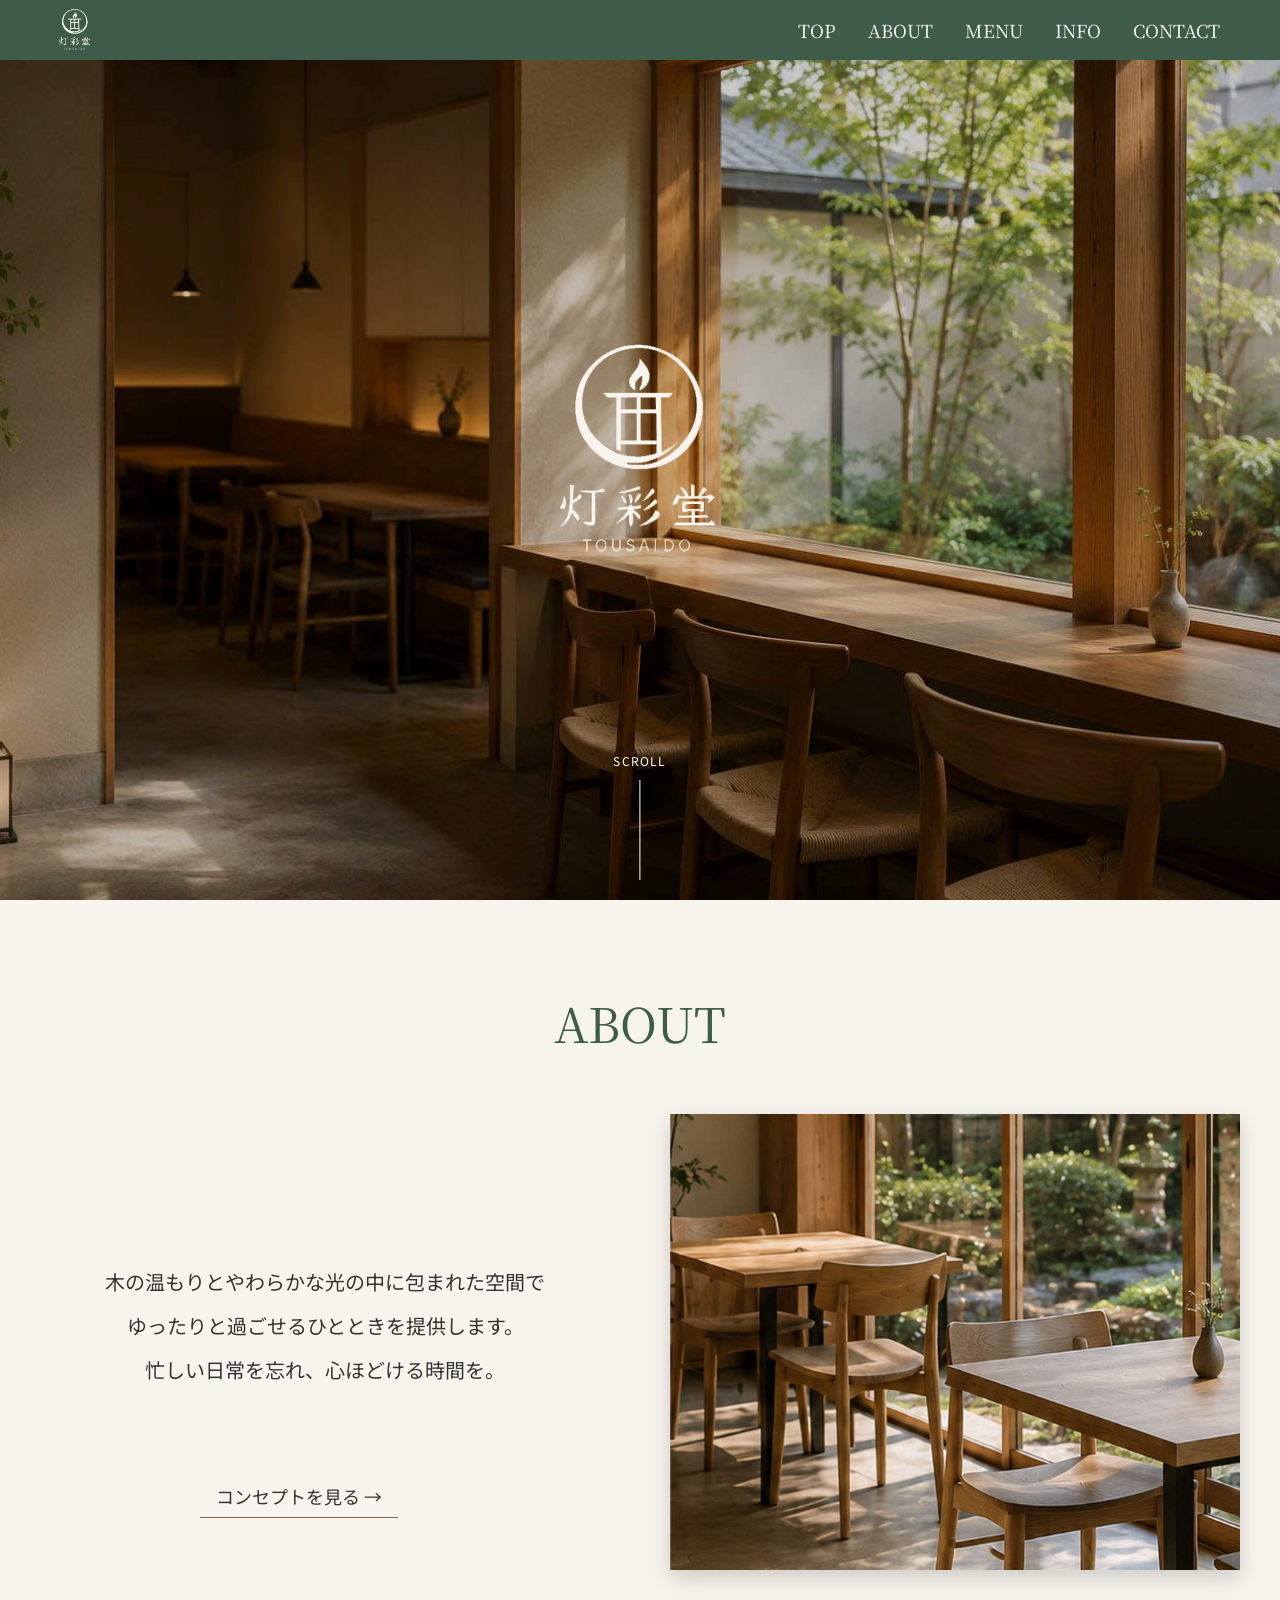
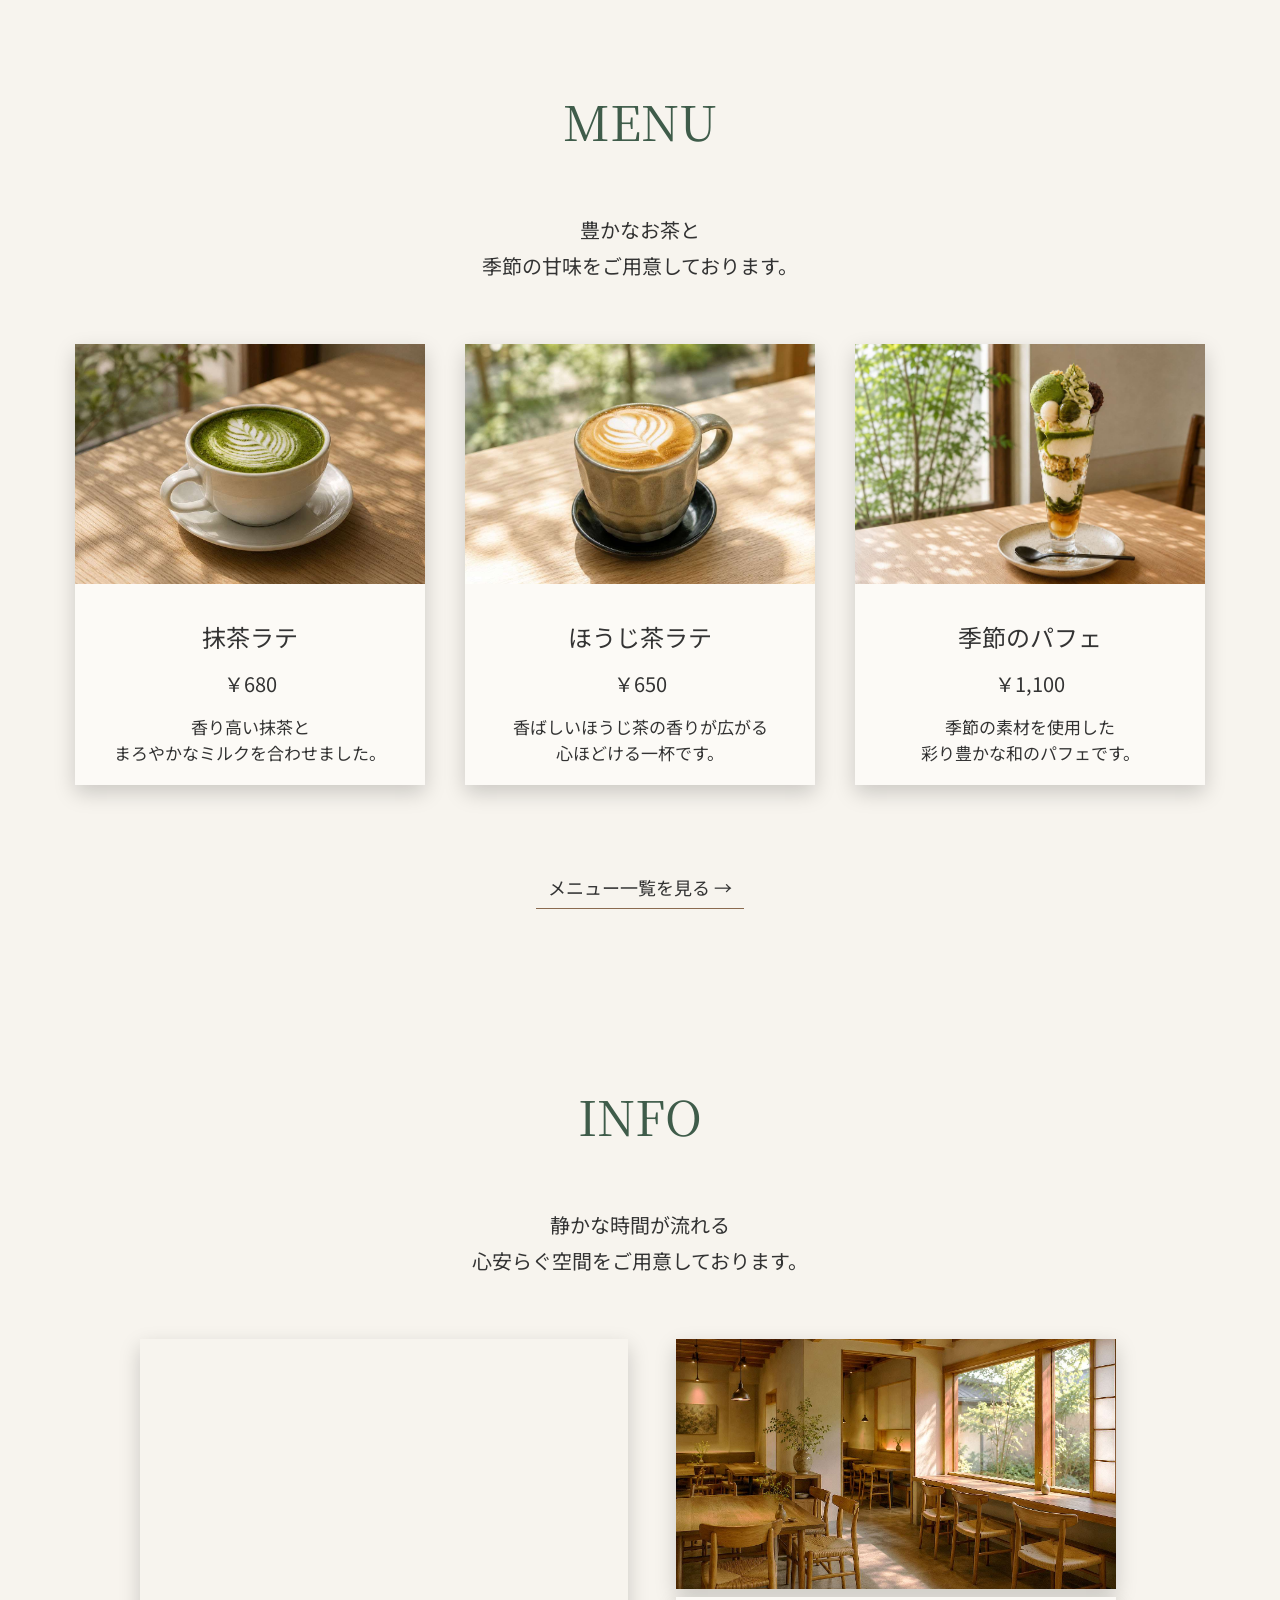
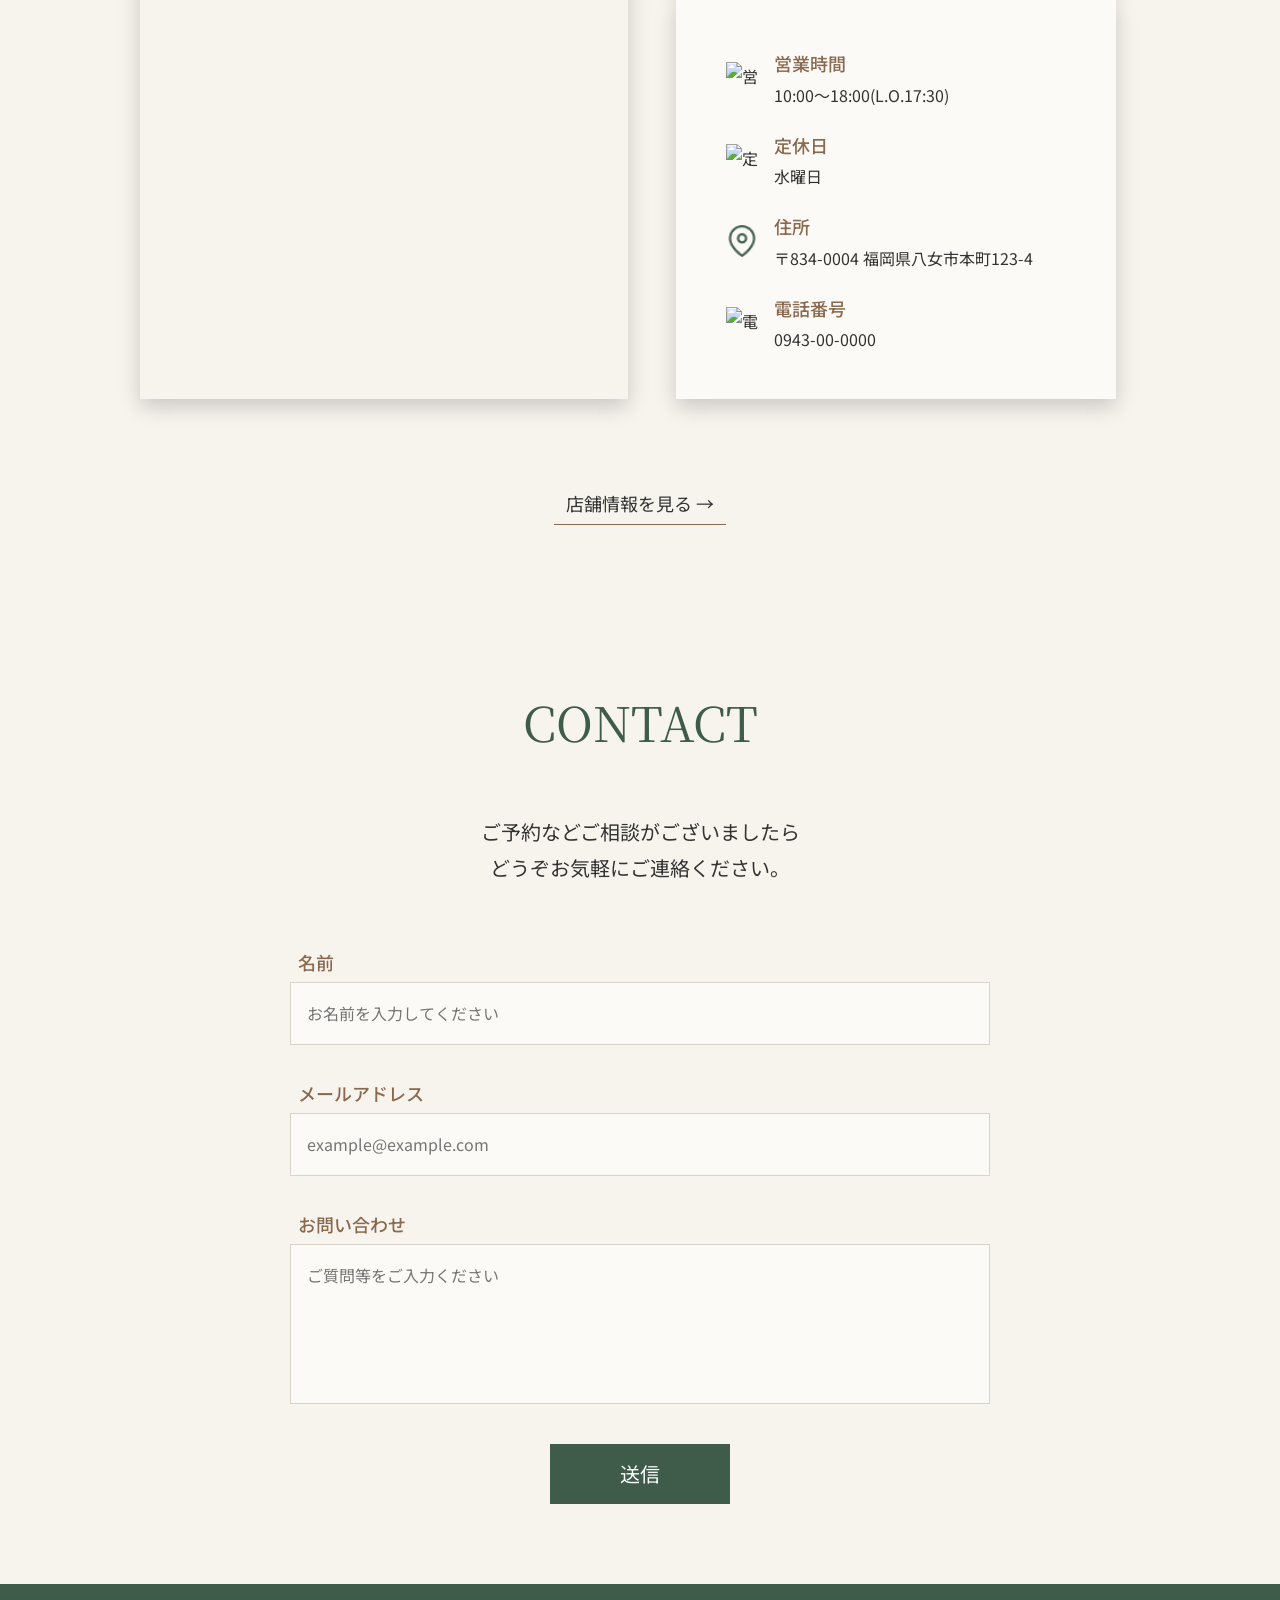
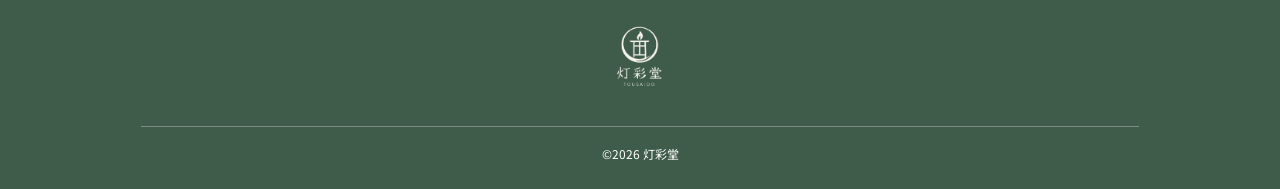
==== commit 45556b8d: "メニュー、店舗情報、お問い合わせの追加" ====
--- a/index.html
+++ b/index.html
@@ -1,231 +1,267 @@
-<!DOCTYPE html>
+<!doctype html>
 <html lang="ja">
-<head>
-    <meta charset="UTF-8">
-    <meta name="viewport" content="width=device-width, initial-scale=1.0">
+  <head>
+    <meta charset="UTF-8" />
+    <meta name="viewport" content="width=device-width, initial-scale=1.0" />
     <title>灯彩堂</title>
-    <link rel="preconnect" href="https://fonts.googleapis.com">
-    <link rel="preconnect" href="https://fonts.gstatic.com" crossorigin>
-    <link href="https://fonts.googleapis.com/css2?family=Noto+Sans+JP:wght@300;400;500&family=Noto+Serif+JP:wght@400;500;600&display=swap" rel="stylesheet">
-    <link rel="stylesheet" href="css/reset.css">
-    <link rel="stylesheet" href="css/style.css">
-    <script src="js/script.js" defer></script>
-</head>
-<body>
+    <link rel="preconnect" href="https://fonts.googleapis.com" />
+    <link rel="preconnect" href="https://fonts.gstatic.com" crossorigin />
+    <link
+      href="https://fonts.googleapis.com/css2?family=Noto+Sans+JP:wght@300;400;500&family=Noto+Serif+JP:wght@400;500;600&display=swap"
+      rel="stylesheet"
+    />
+    <link rel="stylesheet" href="css/reset.css" />
+    <link rel="stylesheet" href="css/style.css" />
+  </head>
+  <body>
     <header class="header-top">
-        <h1 class="header-logo">
-            <a href="index.html">
-                <img src="image/logo/logo-white2.png" alt="灯彩堂">
-            </a>
-        </h1>
-           <button class="hamburger">
-                <span></span>
-                <span></span>
-                <span></span>
-           </button>
-            <nav class="header-nav">
-                <ul>
-                    <li class="nav-item"><a href="index.html">TOP</a></li>
-                    <li class="nav-item"><a href="about.html">ABOUT</a></li>
-                    <li class="nav-item"><a href="">MENU</a></li>
-                    <li class="nav-item"><a href="">INFO</a></li>
-                    <li class="nav-item"><a href="">CONTACT</a></li>
-                </ul>
-            </nav>
+      <h1 class="header-logo">
+        <a href="index.html">
+          <img src="image/logo/logo-white2.png" alt="灯彩堂" />
+        </a>
+      </h1>
+      <button class="hamburger">
+        <span></span>
+        <span></span>
+        <span></span>
+      </button>
+      <nav class="header-nav">
+        <ul>
+          <li class="nav-item"><a href="index.html">TOP</a></li>
+          <li class="nav-item"><a href="about.html">ABOUT</a></li>
+          <li class="nav-item"><a href="menu.html">MENU</a></li>
+          <li class="nav-item"><a href="info.html">INFO</a></li>
+          <li class="nav-item"><a href="contact.html">CONTACT</a></li>
+        </ul>
+      </nav>
     </header>
     <main>
-        <!-- FVここから↓↓ -->
-            <section id="fv">
-                <div class="fv-images">
-                    <img src="image/top-image.jpg" alt="店外の様子">
-                    <img src="image/top-image2.jpg" alt="和菓子とお茶">
-                    <img src="image/top-image3.jpg" alt="店内の様子">
-                </div>
-                <div class="fv-content">
-                    <h1>
-                        <a href="index.html">
-                            <img src="image/logo/logo-white2.png" alt="灯彩堂のロゴ">
-                        </a>
-                    </h1>
-                </div>
-                <div class="fv-scroll">SCROLL</div>
-            </section>
-        <!-- FVここまで↑↑ -->
-
-        <!-- ABOUTここから↓↓ -->    
-            <section id="about">
-                <div class="container">
-                    <div class="section-title">
-                        <h2>ABOUT</h2>
-                    </div>
-                    <div class="top-about-content">
-                        <div class="top-about-left">
-                            <p class="top-about-text fade-up">
-                                 木の温もりとやわらかな光の中に包まれた空間で<br>
-                                 ゆったりと過ごせるひとときを提供します。<br>
-                                 忙しい日常を忘れ、心ほどける時間を。
-                            </p>
-                        </div>
-                        <div class="top-about-image fade-up">
-                            <img src="image/about-image.jpg" alt="窓際席">
-                        </div>
-                    </div>
-                        <div class="top-about-link fade-up">
-                            <a href="about.html">コンセプトを見る →</a>
-                        </div>
-                </div>
-            </section>        
-        <!-- ABOUTここまで↑↑ -->
-
-        <!-- MENUここから↓↓ -->
-            <section id="menu">
-                <div class="container">
-                    <div class="section-title">
-                        <h2>MENU</h2>
-                    </div>
-                    <p class="menu-text fade-up">
-                        豊かなお茶と<br>
-                        季節の甘味をご用意しております。
-                    </p>
-
-                    <div class="menu-list">
-                        <article class="menu-card fade-up delay1">
-                            <img class="menu-img matcha" src="image/menu-matcha-latte.jpg" alt="抹茶ラテ">
-                            <h3>抹茶ラテ</h3>
-                            <p class="menu-price">￥680</p>
-                            <p class="menu-description">香り高い抹茶と<br>まろやかなミルクを合わせました。</p>
-                        </article>
-
-                        <article class="menu-card fade-up delay2">
-                            <img class="menu-img hojicha" src="image/menu-hojicha-latte.jpg" alt="ほうじ茶ラテ">
-                            <h3>ほうじ茶ラテ</h3>
-                            <p class="menu-price">￥650</p>
-                            <p class="menu-description">香ばしいほうじ茶の香りが広がる<br>心ほどける一杯です。</p>
-                        </article>
-                        
-                        <article class="menu-card fade-up delay3">
-                            <img  class="menu-img parfait" src="image/menu-seasonal-parfait.jpg" alt="季節のパフェ">
-                            <h3>季節のパフェ</h3>
-                            <p class="menu-price">￥1,100</p>
-                            <p class="menu-description">季節の素材を使用した<br>彩り豊かな和のパフェです。</p>
-                        </article>
-                    </div>
-                    <div class="menu-link fade-up">
-                        <a href="menu.html">メニュー一覧を見る →</a>
-                    </div>
-                </div>
-            </section>
-        <!-- MENUここまで↑↑ -->
-
-        <!-- INFOここから↓↓ -->
-            <section id="info">
-                 <div class="container">
-                    <div class="section-title">
-                        <h2>INFO</h2>
-                    </div>
-                    <p class="info-text fade-up">
-                        静かな時間が流れる、<br>
-                        心安らぐ空間をご用意しております。
-                    </p>
-                    <div class="info-content">
-                    <div class="info-map fade-up">
-                        <iframe
-                            src="https://www.google.com/maps/embed?pb=!1m18!1m12!1m3!1d13352.243129843875!2d130.54007785541995!3d33.2125027!2m3!1f0!2f0!3f0!3m2!1i1024!2i768!4f13.1!3m3!1m2!1s0x3541a92bfa1e0ba5%3A0x25643c8d06e8be0e!2z5YWr5aWz5biC5b255omA!5e0!3m2!1sja!2sjp!4v1781059048634!5m2!1sja!2sjp"
-                            style="border:0;"
-                            allowfullscreen=""
-                            loading="lazy"
-                            referrerpolicy="no-referrer-when-downgrade">
-                        </iframe>
-                    </div>                      
-                    <div class="info-right">
-                        <div class="info-image fade-up">
-                            <img src="image/info-interior-main.jpg" alt="店内の様子">
-                        </div>
-
-                        <div class="info-card fade-up">
-                            <div class="info-item">
-                                <img src="image/Clock.png" alt="営業時間">
-                                <div class="info-text-box">
-                                    <h3 class="info-title">営業時間</h3>
-                                    <p class="info-detail">10:00～18:00(L.O.17:30)</p>
-                                </div>
-                            </div>
-                            <div class="info-item">
-                                <img src="image/Calendar.png" alt="定休日">
-                                <div class="info-text-box">
-                                    <h3 class="info-title">定休日</h3>
-                                    <p class="info-detail">水曜日</p>
-                                </div>
-                            </div>
-                            <div class="info-item">
-                                <img src="image/Map pin.png" alt="地図">
-                                <div class="info-text-box">
-                                    <h3 class="info-title">住所</h3>
-                                    <p class="info-detail">〒834-0004 福岡県八女市本村123-4</p>
-                                </div>
-                            </div>
-                            <div class="info-item">
-                                <img src="image/Phone.png" alt="電話番号">
-                                <div class="info-text-box">  
-                                    <h3 class="info-title">電話番号</h3>
-                                    <p class="info-detail">0943-00-0000</p>
-                                </div>
-                            </div>
-                        </div>
-                    </div>
-                    </div>
-
-                    <div class="info-link fade-up">
-                        <a href="info.html">店舗情報を見る →</a>
-                    </div>
-                </div>
-            </section>
-        <!-- INFOここまで↑↑ -->
-
-        <!-- CONTACTここから↓↓ -->
-           <section id="contact">
-             <div class="container">
-                <div class="section-title">
-                    <h2>CONTACT</h2>
-                </div>
-                <p class="contact-text">
-                    ご用命やご相談がございましたら、<br>
-                    どうぞお気軽にご連絡ください。
-                </p>
-
-                <form action="#" method="post">
-                    <div class="form-group">
-                        <label for="name">名前</label>
-                        <input type="text" id="name" name="name" placeholder="お名前を入力してください">
-                    </div>
-
-                    <div class="form-group">
-                        <label for="email">メールアドレス</label>
-                        <input type="email" id="email" name="email" placeholder="example@example.com">
-                    </div>
-
-                    <div class="form-group">
-                        <label for="message">お問い合わせ</label>
-                        <textarea name="message" id="message" placeholder="ご質問等をご入力ください"></textarea>
-                    </div>
-
-                    <button type="submit" class="contact-btn">送信</button>
-                </form>
-             </div>
-           </section>
-        <!-- CONTACTここまで↑↑ -->
+      <!-- FVここから↓↓ -->
+      <section id="fv">
+        <div class="fv-images">
+          <img src="image/top-image.jpg" alt="店外の様子" />
+          <img src="image/top-image2.jpg" alt="和菓子とお茶" />
+          <img src="image/top-image3.jpg" alt="店内の様子" />
+        </div>
+        <div class="fv-content">
+          <h1>
+            <a href="index.html">
+              <img src="image/logo/logo-white2.png" alt="灯彩堂のロゴ" />
+            </a>
+          </h1>
+        </div>
+        <div class="fv-scroll">SCROLL</div>
+      </section>
+      <!-- FVここまで↑↑ -->
+
+      <!-- ABOUTここから↓↓ -->
+      <section id="about">
+        <div class="container">
+          <div class="section-title">
+            <h2>ABOUT</h2>
+          </div>
+          <div class="top-about-content">
+            <div class="top-about-left">
+              <p class="top-about-text fade-up">
+                木の温もりとやわらかな光の中に包まれた空間で<br />
+                ゆったりと過ごせるひとときを提供します。<br />
+                忙しい日常を忘れ、心ほどける時間を。
+              </p>
+            </div>
+            <div class="top-about-image fade-up">
+              <img src="image/about-image.jpg" alt="窓際席" />
+            </div>
+          </div>
+          <div class="top-about-link fade-up">
+            <a href="about.html">コンセプトを見る →</a>
+          </div>
+        </div>
+      </section>
+      <!-- ABOUTここまで↑↑ -->
+
+      <!-- MENUここから↓↓ -->
+      <section id="menu">
+        <div class="container">
+          <div class="section-title">
+            <h2>MENU</h2>
+          </div>
+          <p class="menu-text fade-up">
+            豊かなお茶と<br />
+            季節の甘味をご用意しております。
+          </p>
+
+          <div class="menu-list">
+            <article class="menu-card fade-up delay1">
+              <img
+                class="menu-img matcha"
+                src="image/menu-matcha-latte.jpg"
+                alt="抹茶ラテ"
+              />
+              <h3>抹茶ラテ</h3>
+              <p class="menu-price">￥680</p>
+              <p class="menu-description">
+                香り高い抹茶と<br />まろやかなミルクを合わせました。
+              </p>
+            </article>
+
+            <article class="menu-card fade-up delay2">
+              <img
+                class="menu-img hojicha"
+                src="image/menu-hojicha-latte.jpg"
+                alt="ほうじ茶ラテ"
+              />
+              <h3>ほうじ茶ラテ</h3>
+              <p class="menu-price">￥650</p>
+              <p class="menu-description">
+                香ばしいほうじ茶の香りが広がる<br />心ほどける一杯です。
+              </p>
+            </article>
+
+            <article class="menu-card fade-up delay3">
+              <img
+                class="menu-img parfait"
+                src="image/menu-seasonal-parfait.jpg"
+                alt="季節のパフェ"
+              />
+              <h3>季節のパフェ</h3>
+              <p class="menu-price">￥1,100</p>
+              <p class="menu-description">
+                季節の素材を使用した<br />彩り豊かな和のパフェです。
+              </p>
+            </article>
+          </div>
+          <div class="menu-link fade-up">
+            <a href="menu.html">メニュー一覧を見る →</a>
+          </div>
+        </div>
+      </section>
+      <!-- MENUここまで↑↑ -->
+
+      <!-- INFOここから↓↓ -->
+      <section id="info">
+        <div class="container">
+          <div class="section-title">
+            <h2>INFO</h2>
+          </div>
+          <p class="info-text fade-up">
+            静かな時間が流れる<br />
+            心安らぐ空間をご用意しております。
+          </p>
+          <div class="info-content">
+            <div class="info-map fade-up">
+              <iframe
+                src="https://www.google.com/maps/embed?pb=!1m18!1m12!1m3!1d13352.243129843875!2d130.54007785541995!3d33.2125027!2m3!1f0!2f0!3f0!3m2!1i1024!2i768!4f13.1!3m3!1m2!1s0x3541a92bfa1e0ba5%3A0x25643c8d06e8be0e!2z5YWr5aWz5biC5b255omA!5e0!3m2!1sja!2sjp!4v1781059048634!5m2!1sja!2sjp"
+                style="border: 0"
+                allowfullscreen=""
+                loading="lazy"
+                referrerpolicy="no-referrer-when-downgrade"
+              >
+              </iframe>
+            </div>
+            <div class="info-right">
+              <div class="info-image fade-up">
+                <img src="image/info-interior-main.jpg" alt="店内の様子" />
+              </div>
+
+              <div class="info-card fade-up">
+                <div class="info-item">
+                  <img src="image/clock.png" alt="営業時間" />
+                  <div class="info-text-box">
+                    <h3 class="info-title">営業時間</h3>
+                    <p class="info-detail">10:00～18:00(L.O.17:30)</p>
+                  </div>
+                </div>
+                <div class="info-item">
+                  <img src="image/calendar.png" alt="定休日" />
+                  <div class="info-text-box">
+                    <h3 class="info-title">定休日</h3>
+                    <p class="info-detail">水曜日</p>
+                  </div>
+                </div>
+                <div class="info-item">
+                  <img src="image/map-pin.png" alt="地図" />
+                  <div class="info-text-box">
+                    <h3 class="info-title">住所</h3>
+                    <p class="info-detail">〒834-0004 福岡県八女市本町123-4</p>
+                  </div>
+                </div>
+                <div class="info-item">
+                  <img src="image/phone.png" alt="電話番号" />
+                  <div class="info-text-box">
+                    <h3 class="info-title">電話番号</h3>
+                    <p class="info-detail">0943-00-0000</p>
+                  </div>
+                </div>
+              </div>
+            </div>
+          </div>
+          <div class="info-link fade-up">
+            <a href="info.html">店舗情報を見る →</a>
+          </div>
+        </div>
+      </section>
+      <!-- INFOここまで↑↑ -->
+
+      <!-- CONTACTここから↓↓ -->
+      <section id="contact">
+        <div class="container">
+          <div class="section-title">
+            <h2>CONTACT</h2>
+          </div>
+          <p class="contact-text">
+            ご予約などご相談がございましたら<br />
+            どうぞお気軽にご連絡ください。
+          </p>
+
+          <form action="#" method="post">
+            <div class="form-group">
+              <label for="name">名前</label>
+              <input
+                type="text"
+                id="name"
+                name="name"
+                placeholder="お名前を入力してください"
+              />
+            </div>
+
+            <div class="form-group">
+              <label for="email">メールアドレス</label>
+              <input
+                type="email"
+                id="email"
+                name="email"
+                placeholder="example@example.com"
+              />
+            </div>
+
+            <div class="form-group">
+              <label for="message">お問い合わせ</label>
+              <textarea
+                name="message"
+                id="message"
+                placeholder="ご質問等をご入力ください"
+              ></textarea>
+            </div>
+
+            <button type="submit" class="contact-btn">送信</button>
+          </form>
+        </div>
+      </section>
+      <!-- CONTACTここまで↑↑ -->
     </main>
-        <a href="#fv" class="page-top">
-            ↑
-            <span>TOP</span>
+    <a href="#fv" class="page-top">
+      ↑
+      <span>TOP</span>
+    </a>
+    <footer>
+      <div class="footer-logo">
+         <a href="index.html">
+          <img src="image/logo/logo-white2.png" alt="灯彩堂のロゴ" />
         </a>
-    <footer>
-        
-        <div class="footer-logo">
-            <img src="image/logo/logo-white2.png" alt="灯彩堂のロゴ">
-        </div>
-        <hr>
-        <p class="copyright">&copy;2026 灯彩堂</p>
+      </div>
+      <hr />
+      <p class="copyright">&copy;2026 灯彩堂</p>
     </footer>
-</body>
-</html>+  </body>
+  <script src="js/script.js" defer></script>
+</html>
--- a/css/style.css
+++ b/css/style.css
@@ -29,7 +29,6 @@
 /* ==========================
    共通レイアウト
 ========================== */
-
 section{
     padding: 80px 20px;
 }
@@ -263,7 +262,7 @@
     display: inline-block;
     border-bottom: 1px solid #8A6A4F;
     padding-bottom: 5px;
-    padding: 0 12px 4px;
+    padding: 0 12px 4px ;
 }
 .top-about-link{
     margin-top: 32px;
@@ -326,7 +325,6 @@
 /* ==========================
    INFO
 ========================== */
-
 #info{
     text-align: center;
 }
@@ -380,6 +378,9 @@
     flex-shrink: 0;
     margin-top: 4px;
 }
+.info-title{
+    color: #8A6A4F;
+}
 .info-link{
     text-align: center;
     margin-top: 32px;
@@ -410,9 +411,11 @@
 }
 .form-group label{
     display: block;
-    margin-bottom: 8px;
+    margin-bottom: 4px;
     font-size: 14px;
     font-weight: 500;
+    color: #8A6A4F;
+    padding-left: 6px;
 }
 .form-group input,
 .form-group textarea{
@@ -648,8 +651,8 @@
 }
 .top-about-link{
     width: fit-content;
-    margin-top: -70px;
-    margin-left: 120px;
+    margin-top: -90px;
+    margin-left: 160px;
 }
 .top-about-link a{
     display: inline-block;
@@ -792,7 +795,9 @@
         margin-bottom: 60px;
     }
     .form-group label{
-        font-size: 16px;
+        font-size: 18px;
+        color: #8A6A4F;
+        padding-left: 8px;
     }
     .form-group input,
     .form-group textarea{
@@ -807,424 +812,10 @@
     .form-group{
         margin-bottom: 32px;
     }
-/* ==========================
-   PC FOOTER
-========================== */
-
-    footer{
-        padding: 30px 16px;
-    }
-    .footer-logo img{
-        width: 140px;
-        margin: 0 auto;
-    }
-    footer hr{
-        width: 80%;
-    }
-    .copyright{
-        font-size: 13px;
-        letter-spacing: 0.05em;
-    }
-/* ==========================
-   PC PAGE TOP
-========================== */
-
-    .page-top{
-        width: 70px;
-        height: 70px;
-        font-size: 18px;
-    }
-
-    .page-top span{
-        font-size: 14px;
-    }
-}
-
-/* ==========================
-   ABOUT PAGE
-========================== */
-#fv{
-    height: 75vh;
-}
-.fv-content img{
-    width: 180px;
-}
-/* ==========================
-   ABOUT
-========================== */
-.about-text{
-    text-align: center;
-}
-.about-image{
-    margin-top: 32px;
-}
-/* ==========================
-   CONCEPT
-========================== */
-.concept-text{
-    text-align: center;
-}
-.concept-list{
-    margin-top: 40px;
-}
-.concept-card{
-    margin-bottom: 40px;
-}
-.concept-image{
-    margin-top: 0px;
-}
-.concept-card{
-    display: flex;
-    gap: 16px;
-    align-items: center;
-    margin-bottom: 40px;
-}
-.concept-card{
-    display: flex;
-    align-items: center;
-    gap: 16px;
-    margin-bottom: 40px;
-}   
-.concept-content{
-    width: 60%;
-}
-.concept-image{
-    width: 180px;
-}
-.concept-image img{
-    width: 100%;
-    height: 120px;
-    display: block;
-    box-shadow: 0 4px 12px rgba(0,0,0,.08);
-    object-fit: cover;
-}
-.concept-description{
-    font-size: 12px;
-    line-height: 1.8;
-}
-.number{
-    font-size: 20px;
-    color: #8A6A4F;
-}
-.concept-name{
-    font-size: 18px;
-}
-.concept-description{
-    font-size: 11px;
-    line-height: 1.8;
-}
-/* ==========================
-   MESSAGE
-========================== */
-.message-image{
-    max-width: 500px;
-    margin: 0 auto 32px;
-}
-.message-image img{
-    width: 100%;
-    display: block;
-    box-shadow: 0 4px 24px rgba(0,0,0,.08);
-}
-.message-text{
-    font-size: 14px;
-    line-height: 1.8;
-    padding-top: 20px;
-}
-.message-content{
-    text-align: center;
-}
-.owner-profile{
-    margin-bottom: 24px;
-}
-.owner-label{
-    font-size: 14px;
-    color: #8A6A4F;
-    margin-bottom: 4px;
-}
-.owner-name{
-    font-family: "Noto Serif JP", serif;
-    font-size: 24px;
-    color: #3F5C4A;
-    font-weight: 400;
-}
-.owner-description{
-    font-size: 14px;
-    line-height: 2;
-    margin-top: 24px;
-}
-/* ==========================
-   CTA
-========================== */
-#cta{
-    text-align: center;
-    background-color: #FCFAF6;
-    padding: 28px 15px;
-}
-.cta-content{
-    max-width: 500px;
-    margin: 0 auto;
-}
-.cta-content h2{
-    font-family: "Noto Serif JP", serif;
-    font-size: 20px;
-    margin-bottom: 24px;
-    color: #3F5C4A;
-}
-.cta-btn{
-    display: inline-block;
-    background-color: #3F5C4A;
-    color: #ffffff;
-    padding: 14px 40px;
-    transition: .3s;
-}
-.cta-btn:hover{
-    opacity: .8;
-}
-/* ==========================
-   ABOUT PAGE PC
-========================== */
-@media screen and (min-width: 768px){
-
-.header-top{
-    padding: 0 60px 0 40px;
-}
-.header-nav ul{
-    font-size: 18px;
-}
-
-#about .container{
-    max-width: 1000px;
-}
-.about-inner{
-    display: flex;
-    align-items: center;
-    justify-content: center;
-    gap: 40px;
-}
-.about-text{
-    width: 45%;
-    margin: 0;
-    font-size: 20px;
-    line-height: 2;
-    text-align: center;
-}
-.about-image{
-    width: 45%;
-    margin: 0;
-}
-.about-image img{
-    width: 100%;
-    height: 320px;
-    object-fit: cover;
-    box-shadow: 0 8px 20px rgba(0,0,0,.17);
-}
-
-/* ==========================
-   PC CONCEPT
-========================== */
-
-#concept .container{
-    max-width: 1200px;
-}
-.concept-text{
-    font-size: 18px;
-    margin-bottom: 60px;
-}
-.concept-list{
-    display: flex;
-    justify-content: center;
-    gap: 55px;
-    margin-top: 0;
-}
-.concept-card{
-    width: 320px;
-    background-color: #FCFAF6;
-    box-shadow: 0 8px 20px rgba(0,0,0,.08);
-    padding-bottom: 20px;
-    margin-bottom: 0;
-    display: block;
-}
-.concept-image{
-    width: 100%;
-    margin-bottom: 24px;
-}
-.concept-image img{
-    width: 100%;
-    height: 220px;
-    object-fit: cover;
-    display: block;
-}
-.concept-content{
-    width: 100%;
-    padding: 0 24px 24px 24px;
-    text-align: center;
-}
-.number{
-    font-size: 28px;
-    margin-bottom: 8px;
-    margin: 0;
-}
-.concept-name{
-    font-size: 22px;
-    margin-bottom: 16px;
-    margin: 0;
-}
-.concept-description{
-    font-size: 14px;
-    line-height: 2;
-    text-align: center;
-}
-.pc-br{
-    display: inline;
-}
-.concept-heading{
-    display: flex;
-    justify-content: center;
-    align-items: center;
-    gap: 12px;
-    margin-bottom: 16px;
-}
-/* ==========================
-   PC MESSAGE
-========================== */
-.message-wrapper{
-    display: flex;
-    align-items: center;
-    justify-content: center;
-    gap: 60px;
-    padding-top: 40px;
-}
-.message-image{
-    width: 460px;
-    margin: 0;
-}
-.message-image img{
-    width: 100%;
-    height: 367px;
-    object-fit: cover;
-}
-.message-content{
-    width: 380px;
-    text-align: left;
-}
-.owner-profile{
-    margin-bottom: 32px;
-}
-.owner-label{
-    font-size: 18px;
-    color: #8A6A4F;
-    letter-spacing: .1em;
-}
-.owner-name{
-    font-family: "Noto Serif JP", serif;
-    font-size: 36px;
-    font-weight: 400;
-    color: #3F5C4A;
-    margin: 0;
-}
-.owner-description{
-    font-size: 15px;
-    line-height: 1.8;
-    color: #555555;
-}
-/* ==========================
-   PC CTA
-========================== */
-#cta{
-    text-align: center;
-    padding: 40px 20px;
-    background-color: #FCFAF6;
-}
-.cta-content{
-    max-width: 600px;
-    margin: 0 auto;
-}
-.cta-content h2{
-    font-family: "Noto Serif JP", serif;
-    font-size: 28px;
-    font-weight: 400;
-    color: #3F5C4A;
-    margin-bottom: 32px;
-}
-.cta-btn{
-    display: inline-block;
-    background-color: #3F5C4A;
-    color: #ffffff;
-    padding: 18px 60px;
-    font-size: 20px;
-    transition: .3s;
-}
-.cta-btn:hover{
-    opacity: .8;
-}
-}
-/* ==========================
-   MENU PAGE FV
-========================== */
-#fv{
-    height: 75vh;
-}
-.fv-images img{
-    width: 100%;
-    height: 100%;
-    object-fit: cover;
-}
-.fv-content img{
-    width: 180px;
-}
-/* ==========================
-   DRINK / SWEETS 共通
-========================== */
-#drink,
-#sweets{
-    text-align: center;
-}
-#drink .menu-list,
-#sweets .menu-list{
-    margin-top: 40px;
-    display: block;
-}
-.menu-card{
-    background-color: #FCFAF6;
-    box-shadow: 0 8px 20px rgba(0,0,0,0.18);
-    margin-bottom: 24px;
-    overflow: hidden;
-    padding-bottom: 20px;
-}
-.menu-card img{
-    width: 100%;
-    height: 220px;
-    object-fit: cover;
-    margin-bottom: 16px;
-}
-.menu-card h3{
-    font-size: 20px;
-    margin-bottom: 8px;
-}
-.menu-price{
-    font-size: 16px;
-    margin-bottom: 12px;
-}
-.menu-description{
-    font-size: 14px;
-    line-height: 1.8;
-    padding: 0 20px;
-}
-.hojicha-latte{
-    object-fit: cover;
-    object-position: center center;
-    transform: scale(1.2);
-}
-/* ==========================
-   SWEETS
-========================== */
-#sweets{
-    padding-top: 0;
-}
-
-
-
-
-
-
-
+}
+
+
+
+
+
+
